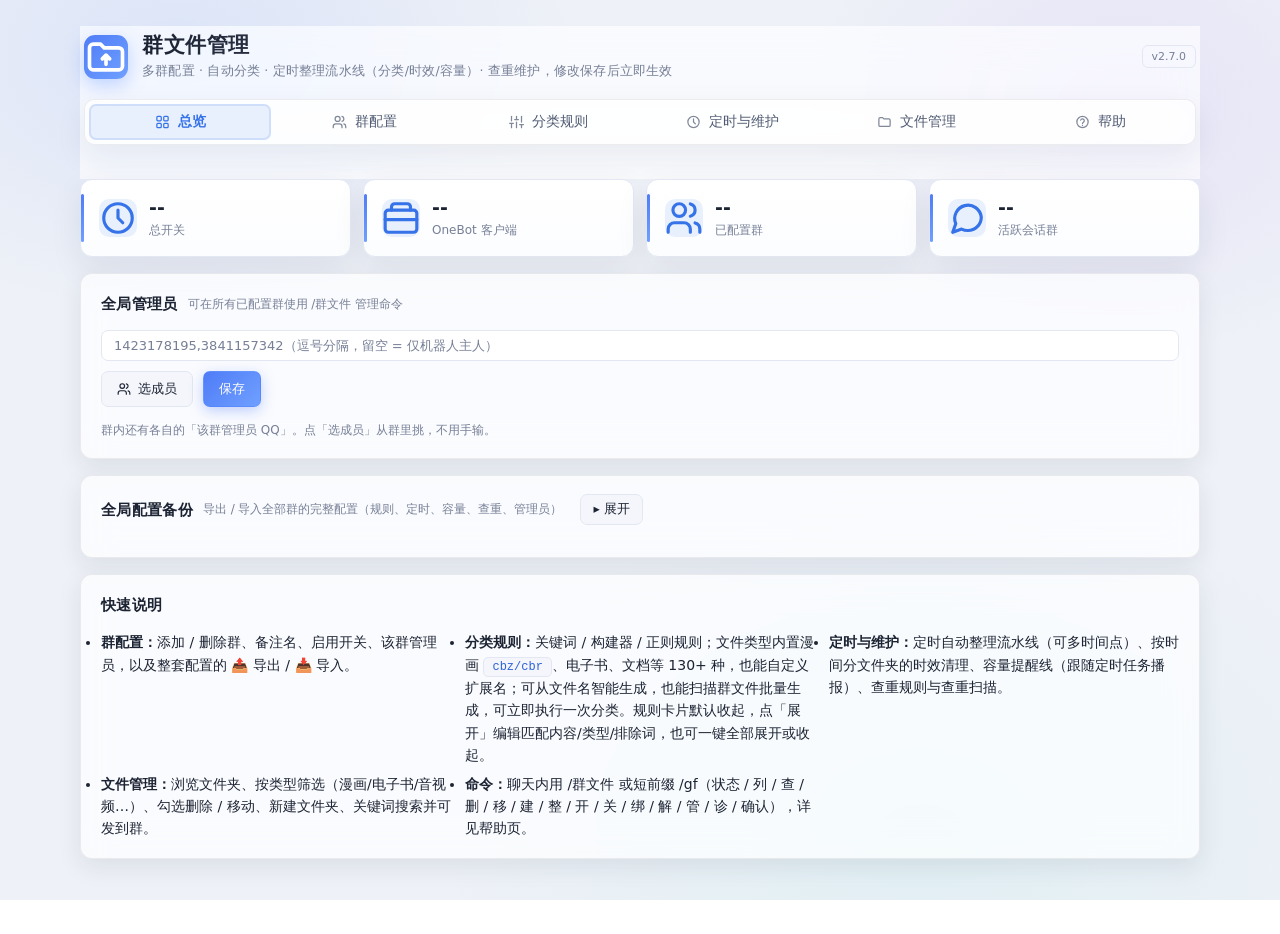
==== pages/console/index.html @ f7f81ab5 "groupfile_console v2.7.0: 发送目录落共享 temp / 清理策略可配 / 规则 kind / 去空头" ====
<!DOCTYPE html>
<html lang="zh-CN">
<head>
  <meta charset="UTF-8">
  <meta name="viewport" content="width=device-width, initial-scale=1.0">
  <title>群文件管理</title>
  <link rel="stylesheet" href="./style.css?v=2.7.0">
</head>
<body>
  <div class="container">
    <header class="header">
      <div class="brand">
        <div class="logo"><svg viewBox="0 0 24 24" fill="none" stroke="currentColor" stroke-width="2" stroke-linecap="round" stroke-linejoin="round"><path d="M3 7a2 2 0 0 1 2-2h4l2 2h8a2 2 0 0 1 2 2v8a2 2 0 0 1-2 2H5a2 2 0 0 1-2-2z"/><path d="M12 11v5m0-5 2 2m-2-2-2 2"/></svg></div>
        <div>
          <h1>群文件管理</h1>
          <p class="subtitle">多群配置 · 自动分类 · 定时整理流水线（分类/时效/容量）· 查重维护，修改保存后立即生效</p>
        </div>
        <div class="brand-meta"><span class="ver-chip">v2.7.0</span></div>
      </div>
      <nav class="tabs">
        <button class="tab-btn active" data-tab="overview" type="button"><svg viewBox="0 0 24 24" fill="none" stroke="currentColor" stroke-width="2" stroke-linecap="round" stroke-linejoin="round"><rect x="3" y="3" width="7" height="7" rx="1.5"/><rect x="14" y="3" width="7" height="7" rx="1.5"/><rect x="3" y="14" width="7" height="7" rx="1.5"/><rect x="14" y="14" width="7" height="7" rx="1.5"/></svg><span>总览</span></button>
        <button class="tab-btn" data-tab="groups" type="button"><svg viewBox="0 0 24 24" fill="none" stroke="currentColor" stroke-width="2" stroke-linecap="round" stroke-linejoin="round"><path d="M16 21v-2a4 4 0 0 0-4-4H6a4 4 0 0 0-4 4v2"/><circle cx="9" cy="7" r="4"/><path d="M22 21v-2a4 4 0 0 0-3-3.87"/><path d="M16 3.13a4 4 0 0 1 0 7.75"/></svg><span>群配置</span></button>
        <button class="tab-btn" data-tab="rules" type="button"><svg viewBox="0 0 24 24" fill="none" stroke="currentColor" stroke-width="2" stroke-linecap="round" stroke-linejoin="round"><line x1="4" y1="21" x2="4" y2="14"/><line x1="4" y1="10" x2="4" y2="3"/><line x1="12" y1="21" x2="12" y2="12"/><line x1="12" y1="8" x2="12" y2="3"/><line x1="20" y1="21" x2="20" y2="16"/><line x1="20" y1="12" x2="20" y2="3"/><line x1="1" y1="14" x2="7" y2="14"/><line x1="9" y1="8" x2="15" y2="8"/><line x1="17" y1="16" x2="23" y2="16"/></svg><span>分类规则</span></button>
        <button class="tab-btn" data-tab="maint" type="button"><svg viewBox="0 0 24 24" fill="none" stroke="currentColor" stroke-width="2" stroke-linecap="round" stroke-linejoin="round"><circle cx="12" cy="12" r="9"/><path d="M12 7v5l3 3"/></svg><span>定时与维护</span></button>
        <button class="tab-btn" data-tab="files" type="button"><svg viewBox="0 0 24 24" fill="none" stroke="currentColor" stroke-width="2" stroke-linecap="round" stroke-linejoin="round"><path d="M3 7a2 2 0 0 1 2-2h4l2 2h8a2 2 0 0 1 2 2v8a2 2 0 0 1-2 2H5a2 2 0 0 1-2-2z"/></svg><span>文件管理</span></button>
        <button class="tab-btn" data-tab="help" type="button"><svg viewBox="0 0 24 24" fill="none" stroke="currentColor" stroke-width="2" stroke-linecap="round" stroke-linejoin="round"><circle cx="12" cy="12" r="9"/><path d="M9.1 9a3 3 0 0 1 5.8 1c0 2-3 2.5-3 4.5"/><line x1="12" y1="17.5" x2="12" y2="17.6"/></svg><span>帮助</span></button>
      </nav>
    </header>

    <!-- Tab 1: 总览 -->
    <section id="tab-overview" class="tab-content active">
      <div class="status-cards">
        <div class="status-card"><div class="stat-ico"><svg viewBox="0 0 24 24" fill="none" stroke="currentColor" stroke-width="2" stroke-linecap="round" stroke-linejoin="round"><circle cx="12" cy="12" r="9"/><path d="M12 7v5l3 3"/></svg></div><div><div class="stat-val" id="val-enabled">--</div><div class="stat-label">总开关</div></div></div>
        <div class="status-card"><div class="stat-ico"><svg viewBox="0 0 24 24" fill="none" stroke="currentColor" stroke-width="2" stroke-linecap="round" stroke-linejoin="round"><rect x="2" y="7" width="20" height="14" rx="2"/><path d="M6 7V5a2 2 0 0 1 2-2h8a2 2 0 0 1 2 2v2"/><path d="M2 13h20"/></svg></div><div><div class="stat-val" id="val-bound">--</div><div class="stat-label">OneBot 客户端</div></div></div>
        <div class="status-card"><div class="stat-ico"><svg viewBox="0 0 24 24" fill="none" stroke="currentColor" stroke-width="2" stroke-linecap="round" stroke-linejoin="round"><path d="M16 21v-2a4 4 0 0 0-4-4H6a4 4 0 0 0-4 4v2"/><circle cx="9" cy="7" r="4"/><path d="M22 21v-2a4 4 0 0 0-3-3.87"/><path d="M16 3.13a4 4 0 0 1 0 7.75"/></svg></div><div><div class="stat-val" id="val-groups">--</div><div class="stat-label">已配置群</div></div></div>
        <div class="status-card"><div class="stat-ico"><svg viewBox="0 0 24 24" fill="none" stroke="currentColor" stroke-width="2" stroke-linecap="round" stroke-linejoin="round"><path d="M21 11.5a8.4 8.4 0 0 1-8.5 8.4 8.6 8.6 0 0 1-3.9-.9L3 21l1.9-5.4a8.4 8.4 0 1 1 16.1-4.1z"/></svg></div><div><div class="stat-val" id="val-umi">--</div><div class="stat-label">活跃会话群</div></div></div>
      </div>

      <div class="section">
        <div class="section-header">
          <h2>全局管理员</h2>
          <span class="hint-text">可在所有已配置群使用 /群文件 管理命令</span>
        </div>
        <div class="toolbar">
          <input id="ov-admins" type="text" placeholder="1423178195,3841157342（逗号分隔，留空 = 仅机器人主人）" />
          <button id="ov-admin-pick" class="btn" type="button"><svg width="14" height="14" viewBox="0 0 24 24" fill="none" stroke="currentColor" stroke-width="2" stroke-linecap="round" stroke-linejoin="round"><path d="M16 21v-2a4 4 0 0 0-4-4H6a4 4 0 0 0-4 4v2"/><circle cx="9" cy="7" r="4"/><path d="M22 21v-2a4 4 0 0 0-3-3.87"/><path d="M16 3.13a4 4 0 0 1 0 7.75"/></svg>选成员</button>
          <button id="ov-admin-save" class="btn btn-primary" type="button">保存</button>
        </div>
        <p class="form-hint">群内还有各自的「该群管理员 QQ」。点「选成员」从群里挑，不用手输。</p>
        <div id="ov-admin-panel" class="sub-panel" style="display:none;"></div>
      </div>

      <div class="section">
        <div class="section-header">
          <h2>全局配置备份</h2>
          <span class="hint-text">导出 / 导入全部群的完整配置（规则、定时、容量、查重、管理员）</span>
          <button id="ov-backup-toggle" class="btn btn-sm" type="button" style="flex:none;margin-left:8px;">▸ 展开</button>
        </div>
        <div id="ov-backup-body" style="display:none;">
        <div class="toolbar">
          <button id="ov-export-gen" class="btn" type="button">生成并显示</button>
          <button id="ov-export-copy" class="btn" type="button">复制 JSON</button>
          <button id="ov-export-dl" class="btn btn-primary" type="button">⬇ 下载备份文件</button>
          <button id="ov-import-toggle" class="btn" type="button">📥 导入（覆盖全部）</button>
        </div>
        <textarea id="ov-export-text" rows="6" readonly placeholder="点「生成并显示」导出全部群配置，可用于整机迁移 / 备份" style="width:100%;font-family:monospace;font-size:12px;margin-top:8px;"></textarea>
          <div class="hint-text" id="ov-export-msg" style="margin-top:4px;color:var(--accent)"></div>
        <div id="ov-import-panel" class="sub-panel" style="display:none;margin-top:10px;">
          <div class="muted" style="margin-bottom:6px;">导入全局备份（按群号覆盖合并：已有群覆盖同名配置、备份里的新群自动创建、当前多余群不受影响）：粘贴备份 JSON，或点「选择文件」：</div>
          <textarea id="ov-import-text" rows="6" placeholder="把全局备份 JSON 完整粘贴到这里" style="width:100%;font-family:monospace;font-size:12px;"></textarea>
          <div class="toolbar" style="margin-top:6px;">
            <button id="ov-import-file-btn" class="btn" type="button">选择文件…</button>
            <button id="ov-import-go" class="btn btn-danger" type="button">确认覆盖导入</button>
            <button id="ov-import-cancel" class="btn" type="button">收起</button>
            <span class="hint-text" id="ov-import-name"></span>
            <span class="hint-text" id="ov-import-msg" style="color:var(--accent)"></span>
          </div>
          <input type="file" id="ov-import-file" accept=".json,application/json" style="display:none;" />
        </div>
          <p class="form-hint">单群的导出 / 导入在「群配置」页每个群卡片上；只导维护四块在「定时与维护」页。</p>
        </div>
      </div>

      <div class="section">
        <div class="section-header">
          <h2>快速说明</h2>
        </div>
        <ul class="quick-help">
          <li><b>群配置：</b>添加 / 删除群、备注名、启用开关、该群管理员，以及整套配置的 📤 导出 / 📥 导入。</li>
          <li><b>分类规则：</b>关键词 / 构建器 / 正则规则；文件类型内置漫画 <code>cbz/cbr</code>、电子书、文档等 130+ 种，也能自定义扩展名；可从文件名智能生成，也能扫描群文件批量生成，可立即执行一次分类。规则卡片默认收起，点「展开」编辑匹配内容/类型/排除词，也可一键全部展开或收起。</li>
          <li><b>定时与维护：</b>定时自动整理流水线（可多时间点）、按时间分文件夹的时效清理、容量提醒线（跟随定时任务播报）、查重规则与查重扫描。</li>
          <li><b>文件管理：</b>浏览文件夹、按类型筛选（漫画/电子书/音视频…）、勾选删除 / 移动、新建文件夹、关键词搜索并可发到群。</li>
          <li><b>命令：</b>聊天内用 /群文件 或短前缀 /gf（状态 / 列 / 查 / 删 / 移 / 建 / 整 / 开 / 关 / 绑 / 解 / 管 / 诊 / 确认），详见帮助页。</li>
        </ul>
      </div>
    </section>

    <!-- Tab 2: 群配置（群基础信息） -->
    <section id="tab-groups" class="tab-content">
      <div class="subnav" id="g-subnav">
        <button class="subchip active" data-pane="scope" type="button">管理范围</button>
        <button class="subchip" data-pane="edit" type="button">群基础设置</button>
      </div>
      <div id="g-pane-scope" class="g-pane">
<div class="section">
        <div class="section-header">
          <h2>管理范围</h2>
          <span class="hint-text">勾选的群使用本插件，不勾选的不用</span>
        </div>
        <div class="toolbar">
          <input type="text" id="g-search" placeholder="搜索群名 / 群号…" style="flex:1 1 180px;" />
          <span class="hint-text g-scope-count">加载中…</span>
        </div>
        <div id="g-scope-list" class="g-scope-list"></div>
        <p class="form-hint">💡 勾选=启用（未配置会自动创建）；取消勾选=本群停用（配置保留，随时勾回来）。下方「高级编辑」可调每个群的规则与定时。</p>
      </div>
      <div class="section">
        <div class="section-header">
          <h2>高级编辑 / 手动添加</h2>
          <span class="hint-text">从 bot 所在群选择，群号自动填好；也可以手动输入</span>
        </div>
        <div class="toolbar">
          <select id="g-pick"><option value="">— 从 bot 所在群选择 —</option></select>
          <input type="text" id="g-gid" placeholder="群号（必填）" />
          <input type="text" id="g-name" placeholder="备注名（可选）" />
          <button class="btn btn-primary" id="g-save" type="button">保存群</button>
          <button class="btn" id="g-reset" type="button">清空表单</button>
        </div>
        <p class="form-hint">💡 已配置的群在下方列表中；群里发命令时群号可省略，默认管你发命令所在的群。</p>
      </div>
          </div>
      <div id="g-pane-edit" class="g-pane" style="display:none;">
        <div class="toolbar" style="margin-bottom:10px;">
          <select id="g-edit-sel" style="flex:1 1 260px;max-width:340px;"></select>
          <span class="hint-text">选一个群，编辑它的基础设置与导入导出</span>
        </div>
        <div id="g-edit-host"></div>
      </div>
    </section>

    <!-- Tab 3: 分类规则 -->
    <section id="tab-rules" class="tab-content">
      <div class="section">
        <div class="toolbar" style="margin-bottom:0;">
          <select id="r-group"></select>
          <button id="r-save" class="btn btn-primary" type="button">保存全部规则</button>
          <span id="r-dirty" class="dirty-badge" style="display:none;">● 未保存</span>
          <span class="hint-text">规则保存后立即生效，无需重启</span>
        </div>
      </div>
      <div id="rules-body">
        <div class="section empty-state">请先在「群配置」添加群，再在这里配置分类规则。</div>
      </div>
    </section>

    <!-- Tab 4: 定时与维护 -->
    <section id="tab-maint" class="tab-content">
      <div class="section">
        <div class="m-chips" id="m-chips"></div>
        <div class="toolbar" style="margin-bottom:0;">
          <button id="m-save" class="btn btn-primary" type="button">保存维护设置</button>
          <button id="m-export" class="btn" type="button" title="导出本群「定时整理 / 容量 / 时效清理 / 查重」四块为 JSON，可复制给其他群导入"><svg width="14" height="14" viewBox="0 0 24 24" fill="none" stroke="currentColor" stroke-width="2" stroke-linecap="round" stroke-linejoin="round"><path d="M12 3v12m0 0 4-4m-4 4-4-4M4 17v2a2 2 0 0 0 2 2h12a2 2 0 0 0 2-2v-2"/></svg>导出维护配置</button>
          <button id="m-import" class="btn" type="button" title="选择此前导出的维护配置 JSON，覆盖本群这四块（不动规则和管理员）"><svg width="14" height="14" viewBox="0 0 24 24" fill="none" stroke="currentColor" stroke-width="2" stroke-linecap="round" stroke-linejoin="round"><path d="M12 15V3m0 0 4 4m-4-4-4 4M4 17v2a2 2 0 0 0 2 2h12a2 2 0 0 0 2-2v-2"/></svg>导入维护配置</button>
          <input type="file" id="m-import-file" accept=".json,application/json" style="display:none;" />
          <span class="hint-text" id="m-hint">每个分区标题右侧都有群徽章，标明正在编辑哪个群</span>
        </div>
        <div id="m-import-panel" class="sub-panel" style="display:none;margin-top:10px;">
          <div class="panel-title">导入维护配置（会覆盖该群「定时 / 容量 / 时效 / 查重」四块，规则和管理员不动）</div>
          <textarea id="m-import-text" rows="4" placeholder="粘贴此前导出的 JSON，例如：{
  \"cleanup\": { \"enabled\": true, \"crones\": [\"0 3 * * *\"] },
  \"limits\": { \"count_limit\": 100 }
}"></textarea>
          <div class="toolbar" style="margin-bottom:0;">
            <button id="m-import-go" class="btn btn-danger" type="button">确认覆盖导入</button>
            <button id="m-import-pick" class="btn" type="button">选择文件…</button>
            <button id="m-import-cancel" class="btn" type="button">收起</button>
            <span class="hint-text" id="m-import-name"></span>
            <span class="hint-text" id="m-import-msg" style="color:var(--accent)"></span>
          </div>
        </div>
      </div>
      <div id="maint-body">
        <div class="section empty-state">请先在「群配置」添加群。</div>
      </div>
    </section>

    <!-- Tab 5: 文件管理 -->
    <section id="tab-files" class="tab-content">
      <div class="section">
        <div class="toolbar">
          <select id="f-group"></select>
          <select id="f-folder"><option value="">根目录</option></select>
          <button id="f-type-btn" class="btn f-type-btn" type="button" title="按文件类型筛选（可多选，会记住上次选择）">类型：全部 ▾</button>
          <button id="f-refresh" class="btn btn-primary" type="button">刷新</button>
          <button id="f-cleanup" class="btn" type="button">触发分类</button>
          <span class="hint-text" id="f-status"></span>
        </div>
        <div class="toolbar type-bar" id="f-type-bar" style="display:none;"></div>
        <div class="toolbar">
          <button id="f-del" class="btn btn-danger" type="button">删除勾选</button>
          <select id="f-move-target"><option value="">移动到…</option></select>
          <button id="f-move" class="btn" type="button">移动勾选</button>
          <label class="inline-check">
            <input type="checkbox" id="f-selectall" /> 全选当前列表
          </label>
        </div>
        <div class="toolbar">
          <input type="text" id="f-newfolder" placeholder="新建文件夹名（自定义）" />
          <button id="f-newfolder-btn" class="btn" type="button">新建文件夹</button>
        </div>
        <div class="toolbar toolbar-divider">
          <input type="text" id="f-search" placeholder="🔍 关键词查文件（扫根目录+所有子文件夹，回车搜索）" />
          <button id="f-search-btn" class="btn btn-primary" type="button">搜索</button>
          <span class="hint-text" id="f-search-status"></span>
        </div>
      </div>
      <div class="section">
        <div id="f-search-res" class="sub-panel" style="display:none;"></div>
        <div id="f-files"><div class="empty-state">选择群后加载文件列表</div></div>
      </div>
    </section>

    <!-- Tab 6: 帮助 -->
    <section id="tab-help" class="tab-content">
      <div class="section">
        <div class="section-header">
          <h2>指令速查（设置类统一走本控制台）</h2>
        </div>
        <pre class="help-pre" id="help-text"></pre>
      </div>
    </section>
  </div>

  <div id="toast" class="toast hidden"></div>
  <script type="module" src="./app.js?v=2.7.0"></script>
</body>
</html>
---- pages/console/style.css ----
/* ============================================================
   群文件管理 · v2.2.0 视觉系统（精细版）
   设计语言：深浅双主题（跟随系统）/ 层次卡片 / 线性图标
   圆角规范：卡片 12px · 控件 7px · 小标签 6px（无药丸形）
   ============================================================ */
:root{
  color-scheme:dark;  /* UA 原生部件（滚轮/弹层）跟随深色，防黑块/灰白错位 */
  --bg:#0e1119; --bg2:#0b0e15;
  --surface:rgba(255,255,255,.032);
  --surface-2:rgba(255,255,255,.055);
  --surface-3:rgba(255,255,255,.085);
  --border:rgba(255,255,255,.085); --border-2:rgba(255,255,255,.16);
  --text:#e9edf6; --text-2:#a6b0c6; --muted:#7e879c;
  --accent:#5b8cff; --accent-2:#82adff; --accent-soft:rgba(91,140,255,.14);
  --ok:#34c98e; --ok-soft:rgba(52,201,142,.14);
  --warn:#f0b23d; --warn-soft:rgba(240,178,61,.14);
  --danger:#f0644d; --danger-soft:rgba(240,100,77,.14);
  --r-card:12px; --r-ctl:7px; --r-chip:6px;
  --solid:#141a26;  /* 输入控件不透明底（贴近玻璃卡面合成色，原生 select 不支持半透明） */
  --sh-card:0 1px 0 rgba(255,255,255,.045) inset, 0 16px 40px rgba(0,0,0,.42);
  --sh-pop:0 24px 64px rgba(0,0,0,.55);
  --sh-focus:0 0 0 2px rgba(91,140,255,.18);
  --grad:linear-gradient(135deg,#4f7cf7 0%,#6fa0ff 100%);
}
[data-theme="light"]{
  color-scheme:light;
  --solid:#ffffff;
  --bg:#eef1f7; --bg2:#f8fafc;
  --surface:#ffffff;
  --surface-2:#f4f6fb;
  --surface-3:#e9edf5;
  --border:#e2e7f1; --border-2:#cbd3e2;
  --text:#1c2333; --text-2:#4f5a72; --muted:#767f96;
  --accent:#3672e8; --accent-2:#5b8cff; --accent-soft:rgba(54,114,232,.1);
  --ok:#149b68; --ok-soft:rgba(20,155,104,.1);
  --warn:#b97e17; --warn-soft:rgba(185,126,23,.12);
  --danger:#d5452f; --danger-soft:rgba(213,69,47,.1);
  --sh-card:0 1px 0 rgba(255,255,255,.7) inset, 0 12px 32px rgba(23,34,64,.08);
  --sh-pop:0 24px 64px rgba(23,34,64,.16);
  --sh-focus:0 0 0 2px rgba(54,114,232,.14);
}

*{box-sizing:border-box;margin:0;padding:0}
svg{display:block;flex:none}
html{-webkit-text-size-adjust:100%}
body{
  background:
    radial-gradient(1100px 480px at 50% -140px, rgba(91,140,255,.1), transparent 65%),
    linear-gradient(180deg,var(--bg) 0%, var(--bg2) 100%);
  background-attachment:fixed;
  color:var(--text);
  font-family:"PingFang SC","Microsoft YaHei UI","Segoe UI",system-ui,sans-serif;
  font-size:14px;line-height:1.6;min-height:100vh;
  transition:background .25s,color .25s;
}
button{font-family:inherit}
input,select,textarea{font-family:inherit;color:var(--text)}
::placeholder{color:var(--muted)}
.muted{color:var(--muted);font-size:12.5px}
.hint,.hint-text,.form-hint{color:var(--muted);font-size:12px}
a{color:var(--accent)}

/* ============ 品牌头 + 胶囊导航 ============ */
.container{max-width:1160px;margin:0 auto;padding:26px 20px 60px}
.header{padding:6px 4px 14px}
.brand{display:flex;align-items:center;gap:14px}
.logo{
  width:44px;height:44px;border-radius:11px;background:var(--grad);
  display:grid;place-items:center;color:#fff;flex:none;
  box-shadow:0 6px 18px rgba(91,140,255,.35);
}
h1{
  font-size:21px;font-weight:700;letter-spacing:.5px;line-height:1.25;
  background:linear-gradient(90deg,var(--text),var(--text-2));
  -webkit-background-clip:text;background-clip:text;-webkit-text-fill-color:transparent;
}
.subtitle{color:var(--muted);font-size:12.5px;margin-top:3px;letter-spacing:.2px}
.brand-meta{margin-left:auto;display:flex;align-items:center;gap:8px}
.ver-chip{
  font-size:11px;color:var(--muted);border:1px solid var(--border);
  padding:2px 9px;border-radius:var(--r-chip);font-variant-numeric:tabular-nums;
}
.tabs{
  display:flex;gap:2px;padding:4px;border-radius:10px;background:var(--surface);
  border:1px solid var(--border);margin:18px 0 20px;position:sticky;top:10px;z-index:50;
  backdrop-filter:blur(14px);-webkit-backdrop-filter:blur(14px);
  box-shadow:var(--sh-card);
}
.tab-btn{
  flex:1;padding:9px 10px;border:none;background:transparent;color:var(--text-2);
  border-radius:var(--r-ctl);cursor:pointer;font-size:13.5px;font-weight:500;
  display:flex;align-items:center;justify-content:center;gap:8px;transition:all .16s;
  white-space:nowrap;
}
.tab-btn svg{opacity:.72;width:15px;height:15px;transform:translateY(-.5px)}
.tab-btn:hover{color:var(--text);background:var(--surface-2)}
.tab-btn.active{
  background:var(--accent-soft);color:var(--accent);font-weight:600;
  box-shadow:var(--sh-focus) inset;
}
.tab-btn.active svg{opacity:1}

/* ============ 页签内容切换 ============ */
.tab-content{display:none}
.tab-content.active{display:block;animation:fadeUp .2s ease}
@keyframes fadeUp{from{opacity:0;transform:translateY(4px)}to{opacity:1;transform:none}}

/* ============ 卡片（= 原 section）============ */
.section,.card{
  background:linear-gradient(180deg,var(--surface-2),var(--surface));
  border:1px solid var(--border);border-radius:var(--r-card);
  box-shadow:var(--sh-card);padding:18px 20px;margin-bottom:16px;
}
[data-theme="light"] .section,[data-theme="light"] .card{
  background:linear-gradient(180deg,#ffffff,#fcfdff);
}
.section-header{display:flex;align-items:center;gap:10px;margin-bottom:14px}
.section-header h2,.card-head h2{
  font-size:15px;font-weight:600;color:var(--text);letter-spacing:.3px;
  display:flex;align-align:center;gap:8px;
}
.section-header .spacer{flex:1}
.sec-ico{
  width:28px;height:28px;border-radius:8px;display:grid;place-items:center;flex:none;
  background:var(--accent-soft);color:var(--accent);
}
.h2-gbadge{margin-left:auto}

/* ============ 统计卡（总览）============ */
.status-cards{display:grid;grid-template-columns:repeat(auto-fit,minmax(210px,1fr));gap:12px;margin-bottom:16px}
.status-card{
  position:relative;overflow:hidden;display:flex;align-items:center;gap:12px;
  background:linear-gradient(180deg,var(--surface-2),var(--surface));
  border:1px solid var(--border);border-radius:var(--r-card);
  box-shadow:var(--sh-card);padding:16px 18px;transition:all .18s;
}
[data-theme="light"] .status-card{background:linear-gradient(180deg,#fff,#fcfdff)}
.status-card::before{
  content:"";position:absolute;left:0;top:14px;bottom:14px;width:3px;border-radius:3px;
  background:var(--grad);
}
.status-card.ok::before{background:linear-gradient(180deg,#34c98e,#2aa777)}
.status-card.warn::before{background:linear-gradient(180deg,#f0b23d,#d9992a)}
.status-card.off::before{background:linear-gradient(180deg,#7e879c,#66708a)}
.stat-ico{
  width:38px;height:38px;border-radius:10px;display:grid;place-items:center;flex:none;
  background:var(--accent-soft);color:var(--accent);
}
.status-card.ok .stat-ico{background:var(--ok-soft);color:var(--ok)}
.status-card.warn .stat-ico{background:var(--warn-soft);color:var(--warn)}
.status-card.off .stat-ico{background:var(--surface-3);color:var(--muted)}
.stat-val{font-size:19px;font-weight:700;font-variant-numeric:tabular-nums;line-height:1.2}
.stat-label{font-size:12px;color:var(--muted);margin-top:2px}

/* ============ 按钮 ============ */
.btn{
  display:inline-flex;align-items:center;gap:7px;padding:7px 14px;border-radius:var(--r-ctl);
  border:1px solid var(--border);background:var(--surface-2);color:var(--text);
  font-size:13px;font-weight:500;cursor:pointer;transition:all .15s;
}
.btn:hover{background:var(--surface-3);border-color:var(--border-2);transform:translateY(-1px)}
.btn:active{transform:translateY(0)}
.btn:disabled{opacity:.45;cursor:not-allowed;transform:none}
.btn-primary{
  background:var(--grad);border:1px solid rgba(91,140,255,.4);color:#fff;
  box-shadow:0 4px 14px rgba(79,124,247,.35);
}
.btn-primary:hover{background:var(--grad);filter:brightness(1.08);border-color:var(--accent-2)}
.btn-danger{color:var(--danger);border-color:rgba(240,100,77,.35)}
.btn-danger:hover{background:var(--danger-soft);border-color:rgba(240,100,77,.55)}
.btn-sm{padding:5px 11px;font-size:12.5px}
.btn svg{width:14px;height:14px}
.btn-primary svg{width:14px;height:14px}

/* ============ 输入控件 ============ */
.field,.toolbar input[type="text"],.toolbar input:not([type]),.toolbar select,
.sub-panel input[type="text"],.sub-panel select,
input[type="text"],select,textarea,
input:not([type="checkbox"]):not([type="radio"]):not([type="file"]):not([type="button"]):not([type="submit"]):not([type="reset"]){
  background:var(--solid);border:1px solid var(--border);border-radius:var(--r-ctl);
  padding:7px 12px;font-size:13px;color:var(--text);outline:none;transition:all .15s;width:100%;
}
.toolbar input,.toolbar select,.toolbar textarea{width:auto}
select option{background:var(--solid);color:var(--text)}
input:focus,select:focus,textarea:focus{
  outline:none;border-color:var(--accent);box-shadow:var(--sh-focus) inset;
}
button:focus{outline:none}
a:focus-visible{outline:none}
select{
  appearance:none;-webkit-appearance:none;padding-right:28px;cursor:pointer;
  color-scheme:dark light;
  background-image:url("data:image/svg+xml;utf8,<svg xmlns='http://www.w3.org/2000/svg' width='12' height='12' viewBox='0 0 24 24' fill='none' stroke='%237e879c' stroke-width='2.4' stroke-linecap='round' stroke-linejoin='round'><path d='m6 9 6 6 6-6'/></svg>");
  background-repeat:no-repeat;background-position:right 10px center;
}
textarea{resize:vertical;line-height:1.5}
input[type="checkbox"]{
  width:16px;height:16px;flex:none;accent-color:var(--accent);cursor:pointer;
}
input[type="number"]{font-variant-numeric:tabular-nums}
input[type="number"]::-webkit-inner-spin-button,
input[type="number"]::-webkit-outer-spin-button{opacity:.55}

/* ============ 开关式复选行 ============ */

/* 群基础信息：外部大框统一收拢（启用/管理员/保存），内部无线化留白 */
.g-basic{display:flex;flex-direction:column;gap:11px;padding:13px 15px}
.g-basic-title{font-size:12px;font-weight:600}
.g-basic .enable-check{margin:0;padding:5px 9px}
.g-basic .field{gap:0}
.g-basic .g-admins{padding:6px 10px;font-size:12px}
.g-basic .g-save-bar{margin:0}
.g-basic .g-save-bar .hint-text{font-size:11px;opacity:.8}
.g-basic .g-admin-panel{margin:0}

/* 启用开关行：次级轻量（默认素净，勾选后淡绿提示状态） */
.enable-check{
  display:flex;align-items:center;gap:8px;flex-wrap:wrap;padding:6px 10px;margin:10px 0 14px;
  border:1px solid transparent;border-radius:var(--r-ctl);
  background:transparent;font-size:12px;color:var(--text-2);cursor:pointer;
  transition:all .15s;
}
.enable-check .ec-main{flex:none;font-weight:600;font-size:12px}
.enable-check .ec-sub{flex:1 1 260px;min-width:0;font-size:11px;color:var(--text-2);opacity:.75}
.enable-check:hover{border-color:var(--border)}
.enable-check:has(input:checked){border-color:rgba(52,201,142,.25);background:var(--ok-soft)}
.enable-check:has(input:checked) .ec-main{color:var(--ok)}

/* ============ 工具栏 ============ */
.toolbar{display:flex;flex-wrap:wrap;gap:8px;align-items:center;margin-bottom:14px}
.toolbar .hint,.toolbar .hint-text{flex:none}
.toolbar .spacer{flex:1}
.field{margin-bottom:0}
.form-grid{display:grid;grid-template-columns:repeat(auto-fit,minmax(170px,1fr));gap:10px 14px;margin:12px 0}
.form-grid .field{display:flex;flex-direction:column;gap:5px}
label.field > span,.field-label{font-size:12px;color:var(--text-2);font-weight:500}

/* ============ 子面板（浮层卡）============ */
.sub-panel{
  border:1px solid var(--border);border-radius:var(--r-ctl);
  background:var(--bg2);padding:14px;margin:10px 0;
  box-shadow:0 4px 16px rgba(0,0,0,.18);
}
[data-theme="light"] .sub-panel{background:#f4f6fb;box-shadow:none}

/* ============ 徽章 / 标签 ============ */
.badge{
  display:inline-flex;align-items:center;gap:5px;
  font-size:11.5px;padding:3px 10px;border-radius:var(--r-chip);font-weight:500;
  border:1px solid var(--border);color:var(--text-2);background:var(--surface-2);
}
.badge.ok{color:var(--ok);background:var(--ok-soft);border-color:rgba(52,201,142,.3)}
.badge.warn{color:var(--warn);background:var(--warn-soft);border-color:rgba(240,178,61,.35)}
.badge.err,.badge.bad{color:var(--danger);background:var(--danger-soft);border-color:rgba(240,100,77,.35)}
.g-badge{
  font-size:11px;padding:2px 10px;margin-left:8px;border-radius:var(--r-chip);
  border:1px solid rgba(91,140,255,.3);background:var(--accent-soft);color:var(--accent);
  font-variant-numeric:tabular-nums;white-space:nowrap;
}
.g-scope-count{margin-left:auto}

/* ============ 管理员 chips ============ */
.admin-chips{display:flex;flex-wrap:wrap;gap:7px;margin:10px 0}
.a-chip{
  display:inline-flex;align-items:center;gap:7px;padding:4px 10px 4px 5px;
  border-radius:var(--r-chip);background:var(--surface-2);border:1px solid var(--border);
  font-size:12.5px;
}
.a-chip img,.a-chip .a-ava{width:24px;height:24px;border-radius:50%;background:var(--surface-3);object-fit:cover}
.a-chip .x{cursor:pointer;color:var(--muted);display:grid;place-items:center;width:18px;height:18px;border-radius:5px;transition:all .12s}
.a-chip .x:hover{color:var(--danger);background:var(--danger-soft)}

/* ============ 管理范围（总览）============ */
.scope-search{display:flex;gap:8px;margin-bottom:12px}
.scope-search input{flex:1}
.g-scope-row{
  display:flex;align-items:center;gap:10px;padding:10px 12px;margin-bottom:7px;
  border:1px solid var(--border);border-radius:var(--r-ctl);background:var(--surface);
  cursor:pointer;transition:all .15s;
}
.g-scope-row:hover{border-color:var(--border-2);background:var(--surface-2);transform:translateX(2px)}
.g-scope-row.on{border-color:rgba(91,140,255,.35);background:var(--accent-soft)}
.g-ava,.s-ava{
  width:32px;height:32px;border-radius:9px;flex:none;display:grid;place-items:center;
  background:var(--grad);color:#fff;font-weight:600;font-size:14px;
}
.g-scope-row .g-name{font-weight:600;font-size:13.5px;white-space:nowrap;overflow:hidden;text-overflow:ellipsis}
.g-scope-row .hint{font-size:12px;overflow:hidden;text-overflow:ellipsis;white-space:nowrap}

/* ============ 群配置卡片 ============ */
.group-card{padding:0;overflow:visible}
.group-head{
  display:flex;align-items:center;gap:12px;padding:15px 20px;flex-wrap:wrap;
  border-bottom:1px solid var(--border);
  background:linear-gradient(180deg,var(--surface-2),transparent);
  font-size:15px;
}
.group-head .g-gid{
  font-family:ui-monospace,"SF Mono",Consolas,monospace;font-size:12.5px;
  background:var(--accent-soft);color:var(--accent);border:1px solid rgba(91,140,255,.3);
  padding:3px 10px;border-radius:var(--r-chip);font-weight:500;
  font-variant-numeric:tabular-nums;
}
.group-head .g-name{
  flex:1;min-width:140px;width:auto;padding:6px 12px;font-size:13.5px;font-weight:600;
  background:transparent;border-color:transparent;
}
.group-head .g-name:hover{border-color:var(--border);background:var(--surface)}
.group-head .g-name:focus{border-color:var(--accent);background:var(--surface);box-shadow:var(--sh-focus) inset}
.group-head-actions{display:flex;gap:6px;flex:none;flex-wrap:wrap}
.group-body{padding:18px 20px 20px}

/* ============ 成员选择器 ============ */
.picker-toolbar{display:flex;gap:8px;flex-wrap:wrap;align-items:center;margin-bottom:10px}
.picker-toolbar select,.picker-toolbar input{width:auto;flex:1 1 200px}
.picker-toolbar select{flex:0 1 240px}
.member-grid{
  display:grid;grid-template-columns:repeat(auto-fill,minmax(104px,1fr));
  gap:8px;max-height:330px;overflow-y:auto;padding:2px;
}
.member-item{
  display:flex;flex-direction:column;align-items:center;gap:5px;padding:12px 6px 10px;
  border:1.5px solid var(--border);border-radius:var(--r-ctl);background:var(--surface);
  cursor:pointer;transition:all .14s;text-align:center;
}
.member-item:hover{border-color:var(--accent);transform:translateY(-2px)}
.member-item.selected{border-color:var(--accent);background:var(--accent-soft);box-shadow:var(--sh-focus) inset}
.member-item .member-avatar{
  width:44px;height:44px;border-radius:50%;background:var(--surface-3);object-fit:cover;
}
.member-item.selected .member-avatar{box-shadow:0 0 0 2.5px var(--accent)}
.member-item .member-name{
  max-width:100%;font-size:12px;font-weight:500;color:var(--text);
  overflow:hidden;text-overflow:ellipsis;white-space:nowrap;
}
.member-item .member-uid{font-size:10.5px;color:var(--muted);font-family:ui-monospace,monospace}
.picker-actions{display:flex;align-items:center;gap:10px;margin-top:12px}
.picker-count{font-size:12.5px;color:var(--text-2);font-weight:500}

/* ============ 维护页群 chips ============ */
.m-chips,.subnav{display:flex;flex-wrap:wrap;gap:8px;margin-bottom:14px}
/* 扫描/测试/执行操作按钮：等宽网格，避免挤在一行 */
.ops-grid{display:grid;grid-template-columns:repeat(auto-fit,minmax(185px,1fr));gap:10px;margin-bottom:6px}
.ops-grid .btn{justify-content:center;text-align:center}
.subnav{margin:2px 0 14px}
.m-chip,.subchip{
  display:inline-flex;align-items:center;gap:6px;padding:4px 11px;
  border-radius:var(--r-chip);border:1px solid var(--border);background:var(--surface);
  color:var(--text-2);cursor:pointer;font-size:12px;font-weight:500;line-height:1.35;
  transition:all .15s;white-space:nowrap;
}
.m-chip .dot{width:6px;height:6px;border-radius:50%;background:var(--ok);flex:none}
.m-chip.off .dot{background:var(--muted)}
.m-chip:hover,.subchip:hover{color:var(--text);border-color:var(--border-2);background:var(--surface-2)}
.m-chip.active,.subchip.active{
  color:var(--accent);border-color:rgba(91,140,255,.45);background:var(--accent-soft);
  box-shadow:var(--sh-focus) inset;font-weight:600;
}
.m-chip .chip-name{max-width:120px;overflow:hidden;text-overflow:ellipsis}
.m-chip span:last-child{opacity:.75;font-size:11px;font-variant-numeric:tabular-nums}

/* ============ cron 时间胶囊 ============ */
.cron-wrap,.cron-list{display:flex;flex-wrap:wrap;gap:7px}
.cron-row{
  display:inline-flex;align-items:center;gap:8px;padding:4px 6px 4px 11px;
  border:1px solid var(--border);border-radius:var(--r-chip);
  background:var(--surface-2);font-family:ui-monospace,monospace;font-size:12px;
  color:var(--text-2);
}
.cron-row .x{width:18px;height:18px;border-radius:5px;display:grid;place-items:center;cursor:pointer;color:var(--muted);transition:all .12s}
.cron-row .x:hover{color:var(--danger);background:var(--danger-soft)}

/* ============ 文件列表 ============ */
/* 文件页工具栏：文本输入自适应宽度，避免被全局 width:100% 顶到下一行 */
#tab-files .toolbar input[type="text"]{width:auto;flex:1 1 240px;min-width:160px}
#tab-files .toolbar .btn{flex:none}
.f-type-btn{flex:none}
.f-type-btn.has-filter{border-color:var(--accent);color:var(--accent);background:var(--accent-soft)}
.type-bar{gap:6px !important;margin-top:-4px;margin-bottom:12px}
.type-chip{
  appearance:none;-webkit-appearance:none;
  padding:3px 10px;border:1px solid var(--border);border-radius:6px;
  background:var(--surface);color:var(--text-2);font-size:12px;cursor:pointer;
  transition:all .12s;
}
.type-chip:hover{border-color:var(--accent);color:var(--accent)}
.type-chip.active{background:var(--accent-soft);border-color:var(--accent);color:var(--accent);font-weight:600}
.type-chip:focus-visible{outline:none;box-shadow:var(--sh-focus)}
#f-files{display:flex;flex-direction:column;gap:7px}
.file-item{
  display:flex;align-items:center;gap:12px;padding:10px 14px;
  border:1px solid var(--border);border-radius:var(--r-ctl);background:var(--surface);
  transition:all .13s;
}
.file-item:hover{border-color:var(--border-2);background:var(--surface-2);transform:translateX(2px)}
.file-item .f-ico{
  width:32px;height:32px;border-radius:8px;flex:none;display:grid;place-items:center;
  font-size:9.5px;font-weight:700;letter-spacing:.3px;
  background:var(--surface-3);color:var(--text-2);
}
/* 文件类型图标色（v2.4.0：按类型组着色，新增漫画/电子书/代码等） */
.file-item .f-ico.cat-comic{background:rgba(236,72,153,.16);color:#f472b6}
.file-item .f-ico.cat-ebook{background:rgba(245,158,11,.15);color:#eaa42a}
.file-item .f-ico.cat-doc{background:var(--danger-soft);color:var(--danger)}
.file-item .f-ico.cat-sheet{background:var(--ok-soft);color:var(--ok)}
.file-item .f-ico.cat-slide{background:rgba(249,115,22,.15);color:#f97316}
.file-item .f-ico.cat-archive{background:var(--warn-soft);color:var(--warn)}
.file-item .f-ico.cat-media{background:rgba(149,97,226,.14);color:#9d6be9}
.file-item .f-ico.cat-image{background:rgba(38,184,222,.13);color:#38b8de}
.file-item .f-ico.cat-code{background:rgba(91,140,255,.14);color:#6b8dff}
.file-item .f-ico.cat-install{background:rgba(126,135,156,.16);color:var(--text-2)}
.file-item .f-ico.cat-design{background:rgba(20,184,166,.14);color:#14b8a6}
.file-item .f-ico.cat-font{background:rgba(168,85,247,.14);color:#a855f7}
.file-item .f-ico.cat-other{background:var(--surface-3);color:var(--text-2)}
.file-item .fname{flex:1;font-size:13px;font-weight:500;overflow:hidden;text-overflow:ellipsis;white-space:nowrap}
.file-item .fmeta{
  font-size:12px;color:var(--muted);white-space:nowrap;
  font-variant-numeric:tabular-nums;
}
.file-item input[type="checkbox"]{margin:0}

/* ============ 规则 / DSL 编辑器 ============ */
.dsl-box{
  border:1px solid var(--border);border-radius:var(--r-ctl);
  background:var(--bg2);padding:12px;font-family:ui-monospace,"SF Mono",Consolas,monospace;
  font-size:12.5px;line-height:1.7;
}
.dsl-row{display:flex;flex-wrap:wrap;gap:10px;align-items:center;margin-bottom:10px;padding:10px 12px;border:1px solid var(--border);border-radius:var(--r-ctl);background:var(--surface)}
.dsl-row .dsl-idx{font-size:11.5px;color:var(--muted);font-variant-numeric:tabular-nums;min-width:14px}
.dsl-row .btn-sm{flex:none}
.dsl-seg{
  display:inline-block;padding:1px 7px;margin:2px 2px;border-radius:5px;
  background:var(--surface-3);border:1px solid var(--border);cursor:pointer;transition:all .12s;
}
.dsl-seg:hover{border-color:var(--accent)}
.dsl-seg.on{background:var(--accent-soft);color:var(--accent);border-color:rgba(91,140,255,.4)}
.dsl-insert{
  display:inline-block;width:26px;height:20px;text-align:center;line-height:20px;margin:2px;
  border-radius:5px;background:var(--accent-soft);color:var(--accent);cursor:pointer;user-select:none;
}
.dsl-insert:hover{filter:brightness(1.2)}

/* ============ 表格（规则页等）============ */
table{width:100%;border-collapse:separate;border-spacing:0}
th{
  text-align:left;font-size:11.5px;font-weight:600;color:var(--muted);
  padding:8px 10px;border-bottom:1px solid var(--border);letter-spacing:.3px;
}
td{padding:10px;border-bottom:1px solid var(--border);font-size:13px;vertical-align:middle}
tbody tr{transition:background .12s}
tbody tr:hover{background:var(--surface-2)}

/* ============ inline-check 行 ============ */
.inline-check{display:inline-flex;align-items:center;gap:6px;font-size:12.5px;color:var(--text-2);cursor:pointer;white-space:nowrap}
.inline-check input{margin:0}

/* ============ 帮助页 ============ */
.help-pre{
  background:var(--bg2);border:1px solid var(--border);border-radius:var(--r-card);
  padding:18px 20px;font-family:ui-monospace,"SF Mono",Consolas,monospace;
  font-size:12.5px;line-height:1.85;color:var(--text-2);overflow-x:auto;
  white-space:pre-wrap;
}
.help-pre b{color:var(--accent);font-weight:600}

/* ============ 空状态 ============ */
.empty-state{
  padding:34px 16px;text-align:center;color:var(--muted);font-size:13px;
  border:1.5px dashed var(--border-2);border-radius:var(--r-ctl);background:var(--surface);
}

/* ============ Toast ============ */
.toast{
  position:fixed;left:50%;bottom:28px;transform:translateX(-50%) translateY(8px);
  background:var(--surface-2);color:var(--text);border:1px solid var(--border-2);
  padding:11px 20px;border-radius:10px;font-size:13px;font-weight:500;
  box-shadow:var(--sh-pop);z-index:999;opacity:0;pointer-events:none;
  transition:all .25s;max-width:80vw;backdrop-filter:blur(14px);-webkit-backdrop-filter:blur(14px);
}
[data-theme="light"] .toast{background:#fff}
.toast.show{opacity:1;transform:translateX(-50%) translateY(0)}
.toast.error{border-color:rgba(240,100,77,.5);color:var(--danger)}
.toast.hidden{display:none}

/* ============ 主题过渡 ============ */
body,.section,.status-card,.m-chip,.file-item,.g-scope-row,.sub-panel,.member-item{transition:background .25s,color .25s,border-color .25s}

/* ============ 响应式 ============ */
@media (max-width:860px){
  .tab-btn span{display:none}
  .tab-btn{padding:9px 6px}
  .group-head{padding:12px 14px}
  .group-body{padding:12px 14px}
  .section{padding:14px 16px}
  .file-item .fmeta{display:none}
}

/* ============ v2.2.0 组件补充 ============ */
.form-grid .field > label{font-size:12px;color:var(--text-2);font-weight:500}
.stat-val.ok{color:var(--ok)}
.stat-val.err{color:var(--danger)}
.stat-val.num{color:var(--accent)}
.card-value.ok{color:var(--ok)}
.card-value.err{color:var(--danger)}
.card-value.num{color:var(--accent)}
.g-head-ava{
  width:34px;height:34px;border-radius:8px;flex:none;
  display:grid;place-items:center;font-size:15px;font-weight:700;color:#fff;
  background:var(--grad);box-shadow:0 4px 12px rgba(79,124,247,.35);
}
.quick-help{
  display:grid;grid-template-columns:repeat(auto-fill,minmax(300px,1fr));
  gap:6px 14px;margin-top:10px;
}
.quick-help .qh-item{display:flex;align-items:center;gap:8px}
.quick-help code{
  font-family:ui-monospace,"SF Mono",Consolas,monospace;font-size:12px;
  background:var(--surface-2);border:1px solid var(--border);
  padding:2px 8px;border-radius:5px;color:var(--accent-2);white-space:nowrap;
}
[data-theme="light"] .quick-help code{color:#2c62d9}
.quick-help .qh-item span{font-size:12.5px;color:var(--text-2)}

/* ============ v2.2.2 修复与打磨 ============ */
/* 原生下拉弹层：跟随主题色（深色=深底浅字，浅色=白底深字） */
select option{color:var(--text);background:var(--solid)}

/* 扫描结果行卡片化 */
.scan-tools{margin-bottom:8px}
.scan-folder{
  border:1px solid var(--border);border-radius:10px;
  background:var(--surface);padding:0 10px 7px;margin:8px 0;
}
.scan-folder>summary{
  list-style:none;cursor:pointer;padding:9px 2px;
  display:flex;align-items:center;gap:8px;font-size:13px;font-weight:600;
}
.scan-folder>summary::-webkit-details-marker{display:none}
.scan-folder>summary::before{
  content:"▸";color:var(--muted);font-size:11px;flex:none;transition:transform .12s;
}
.scan-folder[open]>summary::before{content:"▾"}
.scan-folder>summary:hover{color:var(--accent)}
.scan-folder-body{padding-top:2px}
.scan-file-card{
  border:1px solid var(--border);border-radius:var(--r-card);
  background:linear-gradient(180deg,var(--surface-2),var(--surface));
  padding:14px 16px;margin-bottom:10px;
}
.scan-file-card .sf-head{display:flex;align-items:center;gap:10px;flex-wrap:wrap;margin-bottom:10px}
.scan-file-card .sf-body{display:flex;align-items:center;gap:10px;flex-wrap:wrap}

/* 规则行卡片化：块间呼吸感（修复拥挤） */
.rules-row{
  border:1px solid var(--border);border-radius:var(--r-card);
  background:linear-gradient(180deg,var(--surface-2),var(--surface));
  padding:14px 16px;margin-bottom:10px;
}
.rules-row .row{display:flex;align-items:center;flex-wrap:wrap}

/* 复制规则到其他群面板 */
.g-copy-panel{padding:12px 14px}
.copy-groups{display:flex;flex-wrap:wrap;gap:7px 16px;max-height:170px;overflow:auto;padding:6px 0}
.copy-group{display:inline-flex;align-items:center;gap:6px;font-size:12.5px;color:var(--text-2);cursor:pointer}
.copy-mode{display:flex;gap:16px;flex-wrap:wrap;margin:8px 0}
.copy-result{color:var(--accent);font-size:12px;flex:1 1 240px;white-space:normal}

/* 规则折叠（v2.4.1）：默认只显示头部 + 一行摘要，展开后才显示编辑区 */
.dirty-badge{
  flex:none;display:inline-flex;align-items:center;gap:4px;
  padding:2px 8px;border-radius:5px;font-size:11.5px;font-weight:500;
  color:var(--warn);background:var(--warn-soft);border:1px solid rgba(240,178,61,.35);
}
.rules-row.folded{padding:10px 14px}
.r-sum{
  margin-top:7px;color:var(--muted);font-size:12px;line-height:1.6;
  white-space:nowrap;overflow:hidden;text-overflow:ellipsis;
}
.r-fold{flex:none}

/* 扩展名选择区（v2.4.1：分组标签 + 单面板，不再把 130 个选项全平铺） */
.r-ext-top{display:flex;align-items:center;gap:8px;flex-wrap:wrap;margin-bottom:9px}
.r-ext-filter{flex:1 1 200px;min-width:120px}
.r-ext-count{flex:none}
.r-ext-picked{display:flex;align-items:center;gap:6px;flex-wrap:wrap;margin-bottom:9px}
.r-ext-picked-list{display:flex;flex-wrap:wrap;gap:6px}
.r-ext-picked-chip{
  appearance:none;-webkit-appearance:none;
  padding:1px 7px;border:1px solid var(--accent);border-radius:5px;
  background:var(--accent-soft);color:var(--accent);cursor:pointer;
  font:500 11.5px ui-monospace,"SF Mono",Consolas,monospace;line-height:1.7;
  transition:all .12s;
}
.r-ext-picked-chip:hover{border-color:var(--danger);background:var(--danger-soft);color:var(--danger)}
.r-ext-tabs{display:flex;flex-wrap:wrap;gap:6px;margin-bottom:8px}
.r-ext-tab{
  appearance:none;-webkit-appearance:none;
  display:inline-flex;align-items:center;gap:6px;padding:4px 9px;
  font-size:12px;font-weight:500;line-height:1.4;
  color:var(--text-2);background:var(--surface);border:1px solid var(--border);
  border-radius:6px;cursor:pointer;transition:all .12s;
}
.r-ext-tab:hover{border-color:var(--accent);color:var(--accent)}
.r-ext-tab:focus-visible{outline:none;box-shadow:var(--sh-focus)}
.r-ext-tab.active{background:var(--accent-soft);border-color:var(--accent);color:var(--accent);font-weight:600}
.r-ext-tab-cnt{
  min-width:16px;height:16px;padding:0 4px;border-radius:8px;
  background:var(--accent);color:#fff;font-size:10px;line-height:16px;
  text-align:center;font-variant-numeric:tabular-nums;
}
.r-ext-tab-cnt:empty{display:none}
.r-ext-panel{
  border:1px solid var(--border);border-radius:8px;background:var(--surface);
  padding:9px 11px;
}
.r-ext-panel-head{display:flex;align-items:center;gap:7px;flex-wrap:wrap;margin-bottom:8px}
.r-ext-panel-title{font-size:12.5px;font-weight:600}
.r-ext-panel-count{font-size:11.5px}
.r-ext-panel-spacer{flex:1 1 10px}
.r-ext-panel .r-ext-chips{display:flex;flex-wrap:wrap;gap:6px 12px;min-height:18px;align-items:center}
.r-ext-panel .btn-sm{padding:2px 8px;font-size:11.5px}
.r-ext-chips label{display:inline-flex;align-items:center;gap:5px;font-size:12px;color:var(--text-2);cursor:pointer;font-family:ui-monospace,"SF Mono",Consolas,monospace}
.r-ext-chips input{margin:0}
.r-ext-custom{
  display:flex;align-items:center;gap:8px;flex-wrap:wrap;
  margin-top:10px;padding-top:10px;border-top:1px dashed var(--border);
}
.r-ext-custom input{flex:1 1 220px;min-width:140px}
.r-ext-tip{font-size:11.5px;margin-top:6px;line-height:1.6}
.ext-chip-custom{color:var(--accent-2) !important}
.r-ext-toggle{font-size:12.5px}

/* cron 时间行：分组内控件对齐（修复错位） */
.g-cron-row .cron-grp{display:inline-flex;align-items:center;gap:5px;flex-wrap:nowrap}
.g-cron-row .unit{
  font-size:12px;color:var(--text-2);font-weight:500;line-height:1;
  display:inline-flex;align-items:center;white-space:nowrap;
}
.g-cron-row select{height:32px}

/* 导入面板 */
.panel-title{font-size:12.5px;color:var(--text-2);font-weight:500;margin-bottom:8px}
.sub-panel textarea{
  width:100%;resize:vertical;min-height:84px;
  font-family:ui-monospace,"SF Mono",Consolas,monospace;font-size:12.5px;line-height:1.6;
}

/* 工具栏与按钮呼吸感（文件页等拥挤） */
.toolbar{gap:10px}
.btn{padding:8px 15px}
.btn-sm{padding:6px 12px}

/* ============ v2.2.4 毛玻璃主题层 + 自绘复选框 ============ */
/* 1) 背景光晕：蓝 / 紫 / 青三色（去掉暖色，浓度收敛） */
body::before{
  content:"";position:fixed;inset:0;z-index:-1;pointer-events:none;
  background:
    radial-gradient(640px 420px at 14% 6%,  rgba(91,140,255,.17), transparent 62%),
    radial-gradient(520px 400px at 88% 12%, rgba(139,92,246,.13),  transparent 62%),
    radial-gradient(760px 540px at 72% 92%, rgba(45,212,191,.10),  transparent 64%),
    var(--bg);
}
[data-theme="light"] body::before{
  background:
    radial-gradient(640px 420px at 14% 6%,  rgba(91,140,255,.13), transparent 62%),
    radial-gradient(520px 400px at 88% 12%, rgba(139,92,246,.09),  transparent 62%),
    radial-gradient(760px 540px at 72% 92%, rgba(45,212,191,.07),  transparent 64%),
    var(--bg);
}

/* 2) 卡面玻璃：比预览版略实一档（深 64% / 浅 72%），文字对比更稳 */
.section,.sub-panel,.rules-row,.scan-file-card,.help-pre,.file-card{
  background:rgba(22,27,40,.64) !important;
  backdrop-filter:blur(16px) saturate(1.45);
  -webkit-backdrop-filter:blur(16px) saturate(1.45);
  border:1px solid rgba(255,255,255,.09) !important;
  box-shadow:0 8px 28px rgba(0,0,0,.22);
}
[data-theme="light"] .section,[data-theme="light"] .sub-panel,
[data-theme="light"] .rules-row,[data-theme="light"] .scan-file-card,
[data-theme="light"] .help-pre,[data-theme="light"] .file-card{
  background:rgba(255,255,255,.72) !important;
  border:1px solid rgba(28,35,51,.08) !important;
  box-shadow:0 8px 24px rgba(31,41,72,.09);
}

/* 3) 品牌条 + 胶囊导航玻璃化 */
.header,.tabs{
  background:rgba(22,27,40,.58) !important;
  backdrop-filter:blur(18px) saturate(1.45);
  -webkit-backdrop-filter:blur(18px) saturate(1.45);
  border-color:rgba(255,255,255,.10) !important;
}
[data-theme="light"] .header,[data-theme="light"] .tabs{
  background:rgba(255,255,255,.66) !important;
  border-color:rgba(28,35,51,.08) !important;
}

/* 4) toast 玻璃化 */
.toast{
  background:rgba(22,27,40,.80) !important;
  border:1px solid rgba(255,255,255,.12);
  backdrop-filter:blur(14px) saturate(1.4);-webkit-backdrop-filter:blur(14px) saturate(1.4);
}
[data-theme="light"] .toast{background:rgba(255,255,255,.84) !important}

/* 5) 自绘复选框：统一 16px、圆角、主题色（修复原生白底黑边格格不入） */
input[type="checkbox"]{
  appearance:none;-webkit-appearance:none;
  width:16px;height:16px;min-width:16px;
  border:1.5px solid rgba(126,135,156,.55);
  border-radius:5px;background:var(--solid);
  cursor:pointer;margin:0;position:relative;flex:none;
  transition:background .13s,border-color .13s,box-shadow .13s;
  vertical-align:-3px;
}
[data-theme="light"] input[type="checkbox"]{border-color:rgba(126,135,156,.7)}
input[type="checkbox"]:hover{border-color:var(--accent)}
input[type="checkbox"]:focus-visible{outline:none;box-shadow:0 0 0 1.5px rgba(91,140,255,.3) inset}
input[type="checkbox"]:checked{
  background:var(--accent);border-color:var(--accent);
}
input[type="checkbox"]:checked::after{
  content:"";position:absolute;left:4.8px;top:1.8px;
  width:4px;height:8px;
  border:solid #ffffff;border-width:0 2px 2px 0;
  border-radius:1px;transform:rotate(40deg);
}
input[type="checkbox"]:disabled{opacity:.45;cursor:not-allowed}
/* 行内小号场景（表格/文件行）微缩 */
.file-item input[type="checkbox"],td input[type="checkbox"]{width:15px;height:15px;min-width:15px}
.file-item input[type="checkbox"]:checked::after,td input[type="checkbox"]:checked::after{left:4.5px;top:1.4px;width:3.8px;height:7.6px}
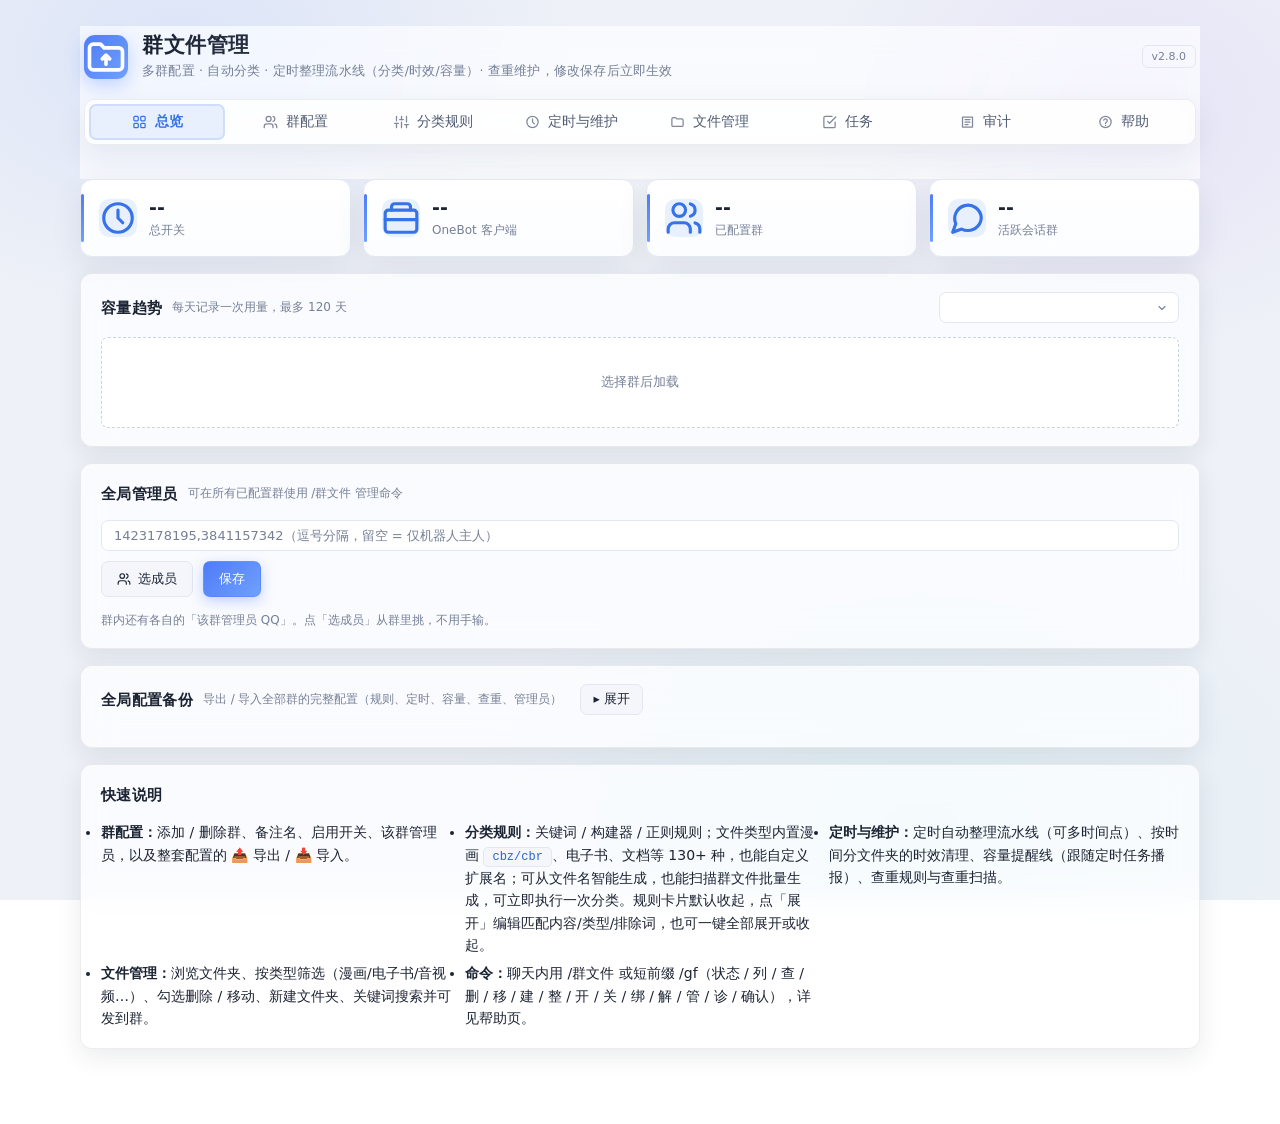
==== commit 51f58c00: "fix: 源码目录扁平化（去掉重复 core/pages 层）" ====
--- a/pages/console/index.html
+++ b/pages/console/index.html
@@ -4,7 +4,7 @@
   <meta charset="UTF-8">
   <meta name="viewport" content="width=device-width, initial-scale=1.0">
   <title>群文件管理</title>
-  <link rel="stylesheet" href="./style.css?v=2.7.0">
+  <link rel="stylesheet" href="./style.css?v=2.8.0">
 </head>
 <body>
   <div class="container">
@@ -15,7 +15,7 @@
           <h1>群文件管理</h1>
           <p class="subtitle">多群配置 · 自动分类 · 定时整理流水线（分类/时效/容量）· 查重维护，修改保存后立即生效</p>
         </div>
-        <div class="brand-meta"><span class="ver-chip">v2.7.0</span></div>
+        <div class="brand-meta"><span class="ver-chip">v2.8.0</span></div>
       </div>
       <nav class="tabs">
         <button class="tab-btn active" data-tab="overview" type="button"><svg viewBox="0 0 24 24" fill="none" stroke="currentColor" stroke-width="2" stroke-linecap="round" stroke-linejoin="round"><rect x="3" y="3" width="7" height="7" rx="1.5"/><rect x="14" y="3" width="7" height="7" rx="1.5"/><rect x="3" y="14" width="7" height="7" rx="1.5"/><rect x="14" y="14" width="7" height="7" rx="1.5"/></svg><span>总览</span></button>
@@ -23,6 +23,8 @@
         <button class="tab-btn" data-tab="rules" type="button"><svg viewBox="0 0 24 24" fill="none" stroke="currentColor" stroke-width="2" stroke-linecap="round" stroke-linejoin="round"><line x1="4" y1="21" x2="4" y2="14"/><line x1="4" y1="10" x2="4" y2="3"/><line x1="12" y1="21" x2="12" y2="12"/><line x1="12" y1="8" x2="12" y2="3"/><line x1="20" y1="21" x2="20" y2="16"/><line x1="20" y1="12" x2="20" y2="3"/><line x1="1" y1="14" x2="7" y2="14"/><line x1="9" y1="8" x2="15" y2="8"/><line x1="17" y1="16" x2="23" y2="16"/></svg><span>分类规则</span></button>
         <button class="tab-btn" data-tab="maint" type="button"><svg viewBox="0 0 24 24" fill="none" stroke="currentColor" stroke-width="2" stroke-linecap="round" stroke-linejoin="round"><circle cx="12" cy="12" r="9"/><path d="M12 7v5l3 3"/></svg><span>定时与维护</span></button>
         <button class="tab-btn" data-tab="files" type="button"><svg viewBox="0 0 24 24" fill="none" stroke="currentColor" stroke-width="2" stroke-linecap="round" stroke-linejoin="round"><path d="M3 7a2 2 0 0 1 2-2h4l2 2h8a2 2 0 0 1 2 2v8a2 2 0 0 1-2 2H5a2 2 0 0 1-2-2z"/></svg><span>文件管理</span></button>
+        <button class="tab-btn" data-tab="tasks" type="button"><svg viewBox="0 0 24 24" fill="none" stroke="currentColor" stroke-width="2" stroke-linecap="round" stroke-linejoin="round"><path d="M9 11l3 3L22 4"/><path d="M21 12v7a2 2 0 0 1-2 2H5a2 2 0 0 1-2-2V5a2 2 0 0 1 2-2h11"/></svg><span>任务</span></button>
+        <button class="tab-btn" data-tab="audit" type="button"><svg viewBox="0 0 24 24" fill="none" stroke="currentColor" stroke-width="2" stroke-linecap="round" stroke-linejoin="round"><path d="M4 4h16v16H4z"/><path d="M8 8h8M8 12h8M8 16h5"/></svg><span>审计</span></button>
         <button class="tab-btn" data-tab="help" type="button"><svg viewBox="0 0 24 24" fill="none" stroke="currentColor" stroke-width="2" stroke-linecap="round" stroke-linejoin="round"><circle cx="12" cy="12" r="9"/><path d="M9.1 9a3 3 0 0 1 5.8 1c0 2-3 2.5-3 4.5"/><line x1="12" y1="17.5" x2="12" y2="17.6"/></svg><span>帮助</span></button>
       </nav>
     </header>
@@ -34,6 +36,15 @@
         <div class="status-card"><div class="stat-ico"><svg viewBox="0 0 24 24" fill="none" stroke="currentColor" stroke-width="2" stroke-linecap="round" stroke-linejoin="round"><rect x="2" y="7" width="20" height="14" rx="2"/><path d="M6 7V5a2 2 0 0 1 2-2h8a2 2 0 0 1 2 2v2"/><path d="M2 13h20"/></svg></div><div><div class="stat-val" id="val-bound">--</div><div class="stat-label">OneBot 客户端</div></div></div>
         <div class="status-card"><div class="stat-ico"><svg viewBox="0 0 24 24" fill="none" stroke="currentColor" stroke-width="2" stroke-linecap="round" stroke-linejoin="round"><path d="M16 21v-2a4 4 0 0 0-4-4H6a4 4 0 0 0-4 4v2"/><circle cx="9" cy="7" r="4"/><path d="M22 21v-2a4 4 0 0 0-3-3.87"/><path d="M16 3.13a4 4 0 0 1 0 7.75"/></svg></div><div><div class="stat-val" id="val-groups">--</div><div class="stat-label">已配置群</div></div></div>
         <div class="status-card"><div class="stat-ico"><svg viewBox="0 0 24 24" fill="none" stroke="currentColor" stroke-width="2" stroke-linecap="round" stroke-linejoin="round"><path d="M21 11.5a8.4 8.4 0 0 1-8.5 8.4 8.6 8.6 0 0 1-3.9-.9L3 21l1.9-5.4a8.4 8.4 0 1 1 16.1-4.1z"/></svg></div><div><div class="stat-val" id="val-umi">--</div><div class="stat-label">活跃会话群</div></div></div>
+      </div>
+
+      <div class="section">
+        <div class="section-header">
+          <h2>容量趋势</h2>
+          <span class="hint-text">每天记录一次用量，最多 120 天</span>
+          <select id="tr-group" style="margin-left:auto;max-width:240px;"></select>
+        </div>
+        <div id="tr-body"><div class="empty-state">选择群后加载</div></div>
       </div>
 
       <div class="section">
@@ -192,6 +203,9 @@
           <select id="f-folder"><option value="">根目录</option></select>
           <button id="f-type-btn" class="btn f-type-btn" type="button" title="按文件类型筛选（可多选，会记住上次选择）">类型：全部 ▾</button>
           <button id="f-refresh" class="btn btn-primary" type="button">刷新</button>
+          <button id="f-prev" class="btn" type="button">上一页</button>
+          <span class="hint-text" id="f-page"></span>
+          <button id="f-next" class="btn" type="button">下一页</button>
           <button id="f-cleanup" class="btn" type="button">触发分类</button>
           <span class="hint-text" id="f-status"></span>
         </div>
@@ -220,7 +234,53 @@
       </div>
     </section>
 
-    <!-- Tab 6: 帮助 -->
+    <!-- Tab 7: 任务 -->
+    <section id="tab-tasks" class="tab-content">
+      <div class="section">
+        <div class="section-header">
+          <h2>后台任务</h2>
+          <span class="hint-text">整理 / 查重 / 扫描 / 发文件；可查看进度与取消</span>
+        </div>
+        <div class="toolbar">
+          <button id="t-refresh" class="btn btn-primary" type="button">刷新</button>
+          <span class="hint-text" id="t-stats"></span>
+        </div>
+        <div id="t-list"><div class="empty-state">暂无任务</div></div>
+      </div>
+    </section>
+
+    <!-- Tab 8: 审计 -->
+    <section id="tab-audit" class="tab-content">
+      <div class="section">
+        <div class="section-header">
+          <h2>审计日志</h2>
+          <span class="hint-text">删除 / 移动 / 整理 / 配置变更都会留痕</span>
+        </div>
+        <div class="toolbar">
+          <select id="a-group"><option value="">全部群</option></select>
+          <input id="a-action" type="text" placeholder="动作筛选（如 删除）" />
+          <button id="a-refresh" class="btn btn-primary" type="button">刷新</button>
+          <span class="hint-text" id="a-stats"></span>
+        </div>
+        <div id="a-list"><div class="empty-state">暂无审计记录</div></div>
+      </div>
+      <div class="section">
+        <div class="section-header"><h2>回收站</h2><span class="hint-text">TTL「移入回收」的文件可一键还原</span></div>
+        <div class="toolbar"><button id="r-refresh" class="btn" type="button">刷新回收站</button><button id="r-prune" class="btn" type="button">清理过期索引</button><span class="hint-text" id="r-stats"></span></div>
+        <div id="r-list"><div class="empty-state">回收站为空</div></div>
+      </div>
+      <div class="section">
+        <div class="section-header"><h2>运维设置</h2><span class="hint-text">审计保留 / 回收站索引保留</span></div>
+        <div class="form-grid">
+          <div class="field"><label>审计日志保留（天）</label><input id="o-audit-days" type="number" min="1" max="365" value="30" /></div>
+          <div class="field"><label>回收站索引保留（天）</label><input id="o-recycle-days" type="number" min="1" max="365" value="30" /></div>
+        </div>
+        <label class="inline-check"><input id="o-audit-en" type="checkbox" checked /> 启用审计日志</label>
+        <div class="toolbar"><button id="o-save" class="btn btn-primary" type="button">保存运维设置</button><span class="hint-text" id="o-msg"></span></div>
+      </div>
+    </section>
+
+    <!-- Tab 9: 帮助 -->
     <section id="tab-help" class="tab-content">
       <div class="section">
         <div class="section-header">
@@ -232,6 +292,6 @@
   </div>
 
   <div id="toast" class="toast hidden"></div>
-  <script type="module" src="./app.js?v=2.7.0"></script>
+  <script type="module" src="./app.js?v=2.8.0"></script>
 </body>
 </html>
--- a/pages/console/style.css
+++ b/pages/console/style.css
@@ -730,3 +730,20 @@
 /* 行内小号场景（表格/文件行）微缩 */
 .file-item input[type="checkbox"],td input[type="checkbox"]{width:15px;height:15px;min-width:15px}
 .file-item input[type="checkbox"]:checked::after,td input[type="checkbox"]:checked::after{left:4.5px;top:1.4px;width:3.8px;height:7.6px}
+
+/* v2.8.0 响应式与审计页工具栏 */
+#a-group,#a-action{flex:1 1 160px;min-width:140px}
+#tr-group{flex:0 1 240px}
+@media (max-width: 900px){
+  .container{padding:10px}
+  .tabs{flex-wrap:wrap;gap:4px}
+  .status-cards{grid-template-columns:repeat(2,minmax(0,1fr))}
+  .form-grid{grid-template-columns:1fr}
+  .toolbar{flex-wrap:wrap}
+  .toolbar input,.toolbar select{flex:1 1 140px}
+  .brand{padding:10px 12px}
+  .brand h1{font-size:17px}
+  .tab-btn{padding:7px 9px}
+  .rules-row .row{gap:6px}
+  .help-pre{font-size:12px}
+}
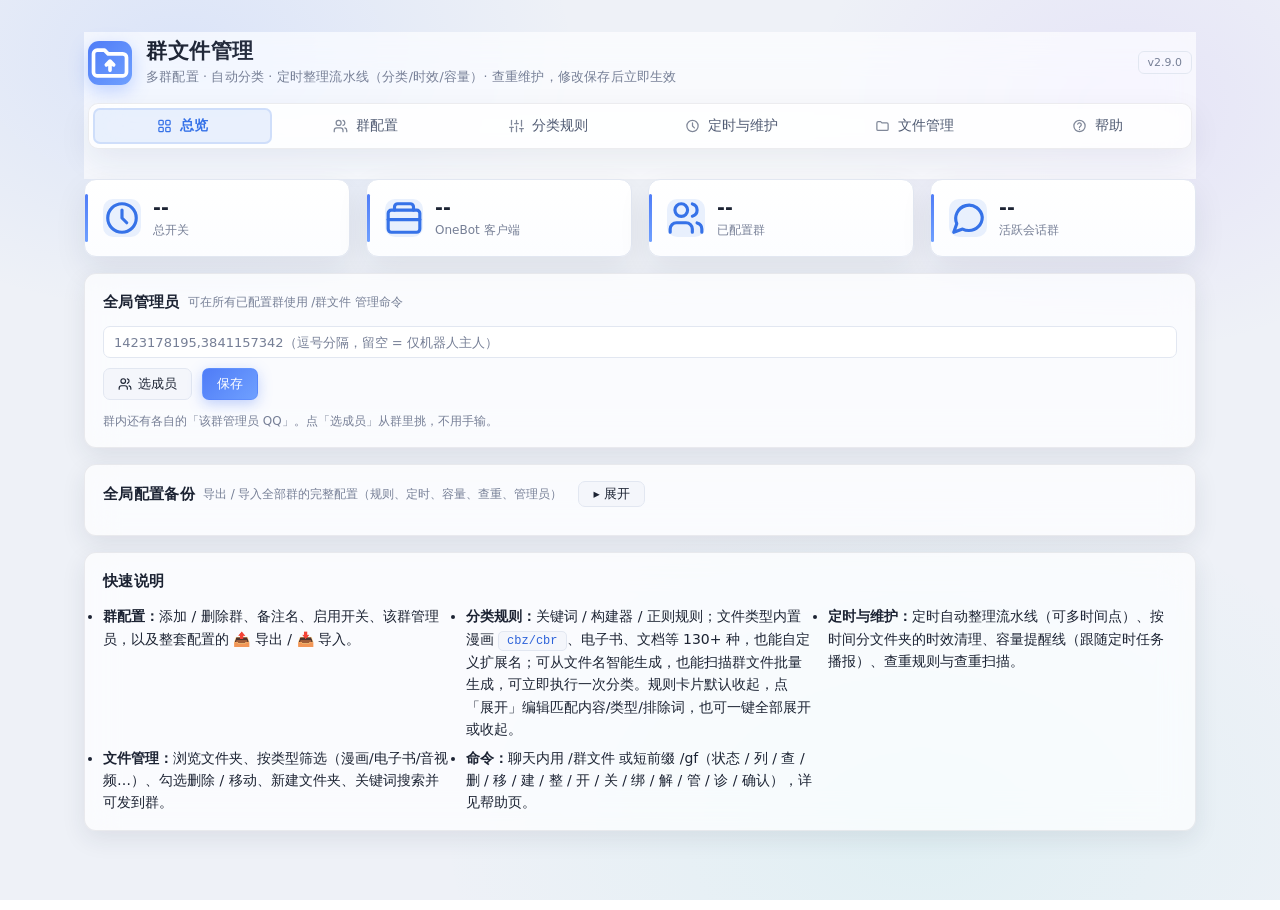
==== commit e21f00ec: "groupfile_console v2.9.0: 删回收站/任务/趋势/权限/优先级/审计页，8px 间距重排" ====
--- a/pages/console/index.html
+++ b/pages/console/index.html
@@ -1,10 +1,10 @@
-<!DOCTYPE html>
+﻿<!DOCTYPE html>
 <html lang="zh-CN">
 <head>
   <meta charset="UTF-8">
   <meta name="viewport" content="width=device-width, initial-scale=1.0">
   <title>群文件管理</title>
-  <link rel="stylesheet" href="./style.css?v=2.8.0">
+  <link rel="stylesheet" href="./style.css?v=2.9.0">
 </head>
 <body>
   <div class="container">
@@ -15,17 +15,14 @@
           <h1>群文件管理</h1>
           <p class="subtitle">多群配置 · 自动分类 · 定时整理流水线（分类/时效/容量）· 查重维护，修改保存后立即生效</p>
         </div>
-        <div class="brand-meta"><span class="ver-chip">v2.8.0</span></div>
+        <div class="brand-meta"><span class="ver-chip">v2.9.0</span></div>
       </div>
       <nav class="tabs">
         <button class="tab-btn active" data-tab="overview" type="button"><svg viewBox="0 0 24 24" fill="none" stroke="currentColor" stroke-width="2" stroke-linecap="round" stroke-linejoin="round"><rect x="3" y="3" width="7" height="7" rx="1.5"/><rect x="14" y="3" width="7" height="7" rx="1.5"/><rect x="3" y="14" width="7" height="7" rx="1.5"/><rect x="14" y="14" width="7" height="7" rx="1.5"/></svg><span>总览</span></button>
         <button class="tab-btn" data-tab="groups" type="button"><svg viewBox="0 0 24 24" fill="none" stroke="currentColor" stroke-width="2" stroke-linecap="round" stroke-linejoin="round"><path d="M16 21v-2a4 4 0 0 0-4-4H6a4 4 0 0 0-4 4v2"/><circle cx="9" cy="7" r="4"/><path d="M22 21v-2a4 4 0 0 0-3-3.87"/><path d="M16 3.13a4 4 0 0 1 0 7.75"/></svg><span>群配置</span></button>
         <button class="tab-btn" data-tab="rules" type="button"><svg viewBox="0 0 24 24" fill="none" stroke="currentColor" stroke-width="2" stroke-linecap="round" stroke-linejoin="round"><line x1="4" y1="21" x2="4" y2="14"/><line x1="4" y1="10" x2="4" y2="3"/><line x1="12" y1="21" x2="12" y2="12"/><line x1="12" y1="8" x2="12" y2="3"/><line x1="20" y1="21" x2="20" y2="16"/><line x1="20" y1="12" x2="20" y2="3"/><line x1="1" y1="14" x2="7" y2="14"/><line x1="9" y1="8" x2="15" y2="8"/><line x1="17" y1="16" x2="23" y2="16"/></svg><span>分类规则</span></button>
         <button class="tab-btn" data-tab="maint" type="button"><svg viewBox="0 0 24 24" fill="none" stroke="currentColor" stroke-width="2" stroke-linecap="round" stroke-linejoin="round"><circle cx="12" cy="12" r="9"/><path d="M12 7v5l3 3"/></svg><span>定时与维护</span></button>
-        <button class="tab-btn" data-tab="files" type="button"><svg viewBox="0 0 24 24" fill="none" stroke="currentColor" stroke-width="2" stroke-linecap="round" stroke-linejoin="round"><path d="M3 7a2 2 0 0 1 2-2h4l2 2h8a2 2 0 0 1 2 2v8a2 2 0 0 1-2 2H5a2 2 0 0 1-2-2z"/></svg><span>文件管理</span></button>
-        <button class="tab-btn" data-tab="tasks" type="button"><svg viewBox="0 0 24 24" fill="none" stroke="currentColor" stroke-width="2" stroke-linecap="round" stroke-linejoin="round"><path d="M9 11l3 3L22 4"/><path d="M21 12v7a2 2 0 0 1-2 2H5a2 2 0 0 1-2-2V5a2 2 0 0 1 2-2h11"/></svg><span>任务</span></button>
-        <button class="tab-btn" data-tab="audit" type="button"><svg viewBox="0 0 24 24" fill="none" stroke="currentColor" stroke-width="2" stroke-linecap="round" stroke-linejoin="round"><path d="M4 4h16v16H4z"/><path d="M8 8h8M8 12h8M8 16h5"/></svg><span>审计</span></button>
-        <button class="tab-btn" data-tab="help" type="button"><svg viewBox="0 0 24 24" fill="none" stroke="currentColor" stroke-width="2" stroke-linecap="round" stroke-linejoin="round"><circle cx="12" cy="12" r="9"/><path d="M9.1 9a3 3 0 0 1 5.8 1c0 2-3 2.5-3 4.5"/><line x1="12" y1="17.5" x2="12" y2="17.6"/></svg><span>帮助</span></button>
+        <button class="tab-btn" data-tab="files" type="button"><svg viewBox="0 0 24 24" fill="none" stroke="currentColor" stroke-width="2" stroke-linecap="round" stroke-linejoin="round"><path d="M3 7a2 2 0 0 1 2-2h4l2 2h8a2 2 0 0 1 2 2v8a2 2 0 0 1-2 2H5a2 2 0 0 1-2-2z"/></svg><span>文件管理</span></button>        <button class="tab-btn" data-tab="help" type="button"><svg viewBox="0 0 24 24" fill="none" stroke="currentColor" stroke-width="2" stroke-linecap="round" stroke-linejoin="round"><circle cx="12" cy="12" r="9"/><path d="M9.1 9a3 3 0 0 1 5.8 1c0 2-3 2.5-3 4.5"/><line x1="12" y1="17.5" x2="12" y2="17.6"/></svg><span>帮助</span></button>
       </nav>
     </header>
 
@@ -36,15 +33,6 @@
         <div class="status-card"><div class="stat-ico"><svg viewBox="0 0 24 24" fill="none" stroke="currentColor" stroke-width="2" stroke-linecap="round" stroke-linejoin="round"><rect x="2" y="7" width="20" height="14" rx="2"/><path d="M6 7V5a2 2 0 0 1 2-2h8a2 2 0 0 1 2 2v2"/><path d="M2 13h20"/></svg></div><div><div class="stat-val" id="val-bound">--</div><div class="stat-label">OneBot 客户端</div></div></div>
         <div class="status-card"><div class="stat-ico"><svg viewBox="0 0 24 24" fill="none" stroke="currentColor" stroke-width="2" stroke-linecap="round" stroke-linejoin="round"><path d="M16 21v-2a4 4 0 0 0-4-4H6a4 4 0 0 0-4 4v2"/><circle cx="9" cy="7" r="4"/><path d="M22 21v-2a4 4 0 0 0-3-3.87"/><path d="M16 3.13a4 4 0 0 1 0 7.75"/></svg></div><div><div class="stat-val" id="val-groups">--</div><div class="stat-label">已配置群</div></div></div>
         <div class="status-card"><div class="stat-ico"><svg viewBox="0 0 24 24" fill="none" stroke="currentColor" stroke-width="2" stroke-linecap="round" stroke-linejoin="round"><path d="M21 11.5a8.4 8.4 0 0 1-8.5 8.4 8.6 8.6 0 0 1-3.9-.9L3 21l1.9-5.4a8.4 8.4 0 1 1 16.1-4.1z"/></svg></div><div><div class="stat-val" id="val-umi">--</div><div class="stat-label">活跃会话群</div></div></div>
-      </div>
-
-      <div class="section">
-        <div class="section-header">
-          <h2>容量趋势</h2>
-          <span class="hint-text">每天记录一次用量，最多 120 天</span>
-          <select id="tr-group" style="margin-left:auto;max-width:240px;"></select>
-        </div>
-        <div id="tr-body"><div class="empty-state">选择群后加载</div></div>
       </div>
 
       <div class="section">
@@ -234,52 +222,6 @@
       </div>
     </section>
 
-    <!-- Tab 7: 任务 -->
-    <section id="tab-tasks" class="tab-content">
-      <div class="section">
-        <div class="section-header">
-          <h2>后台任务</h2>
-          <span class="hint-text">整理 / 查重 / 扫描 / 发文件；可查看进度与取消</span>
-        </div>
-        <div class="toolbar">
-          <button id="t-refresh" class="btn btn-primary" type="button">刷新</button>
-          <span class="hint-text" id="t-stats"></span>
-        </div>
-        <div id="t-list"><div class="empty-state">暂无任务</div></div>
-      </div>
-    </section>
-
-    <!-- Tab 8: 审计 -->
-    <section id="tab-audit" class="tab-content">
-      <div class="section">
-        <div class="section-header">
-          <h2>审计日志</h2>
-          <span class="hint-text">删除 / 移动 / 整理 / 配置变更都会留痕</span>
-        </div>
-        <div class="toolbar">
-          <select id="a-group"><option value="">全部群</option></select>
-          <input id="a-action" type="text" placeholder="动作筛选（如 删除）" />
-          <button id="a-refresh" class="btn btn-primary" type="button">刷新</button>
-          <span class="hint-text" id="a-stats"></span>
-        </div>
-        <div id="a-list"><div class="empty-state">暂无审计记录</div></div>
-      </div>
-      <div class="section">
-        <div class="section-header"><h2>回收站</h2><span class="hint-text">TTL「移入回收」的文件可一键还原</span></div>
-        <div class="toolbar"><button id="r-refresh" class="btn" type="button">刷新回收站</button><button id="r-prune" class="btn" type="button">清理过期索引</button><span class="hint-text" id="r-stats"></span></div>
-        <div id="r-list"><div class="empty-state">回收站为空</div></div>
-      </div>
-      <div class="section">
-        <div class="section-header"><h2>运维设置</h2><span class="hint-text">审计保留 / 回收站索引保留</span></div>
-        <div class="form-grid">
-          <div class="field"><label>审计日志保留（天）</label><input id="o-audit-days" type="number" min="1" max="365" value="30" /></div>
-          <div class="field"><label>回收站索引保留（天）</label><input id="o-recycle-days" type="number" min="1" max="365" value="30" /></div>
-        </div>
-        <label class="inline-check"><input id="o-audit-en" type="checkbox" checked /> 启用审计日志</label>
-        <div class="toolbar"><button id="o-save" class="btn btn-primary" type="button">保存运维设置</button><span class="hint-text" id="o-msg"></span></div>
-      </div>
-    </section>
-
     <!-- Tab 9: 帮助 -->
     <section id="tab-help" class="tab-content">
       <div class="section">
@@ -292,6 +234,6 @@
   </div>
 
   <div id="toast" class="toast hidden"></div>
-  <script type="module" src="./app.js?v=2.8.0"></script>
+  <script type="module" src="./app.js?v=2.9.0"></script>
 </body>
 </html>
--- a/pages/console/style.css
+++ b/pages/console/style.css
@@ -1,4 +1,4 @@
-/* ============================================================
+﻿/* ============================================================
    群文件管理 · v2.2.0 视觉系统（精细版）
    设计语言：深浅双主题（跟随系统）/ 层次卡片 / 线性图标
    圆角规范：卡片 12px · 控件 7px · 小标签 6px（无药丸形）
@@ -21,6 +21,14 @@
   --sh-pop:0 24px 64px rgba(0,0,0,.55);
   --sh-focus:0 0 0 2px rgba(91,140,255,.18);
   --grad:linear-gradient(135deg,#4f7cf7 0%,#6fa0ff 100%);
+  /* v2.9.0 间距体系：全部按 8 的倍数，布局只用这几个变量 */
+  --sp-1:4px; --sp-2:8px; --sp-3:12px; --sp-4:16px; --sp-5:24px; --sp-6:32px;
+  --pad-page:24px;      /* 页面左右留白 */
+  --pad-card:16px;      /* 卡片内边距 */
+  --gap-card:16px;      /* 卡片之间 */
+  --gap-ctl:8px;        /* 控件之间 */
+  --h-ctl:32px;         /* 输入/按钮统一高度 */
+  --h-ctl-sm:26px;
 }
 [data-theme="light"]{
   color-scheme:light;
@@ -61,7 +69,7 @@
 a{color:var(--accent)}
 
 /* ============ 品牌头 + 胶囊导航 ============ */
-.container{max-width:1160px;margin:0 auto;padding:26px 20px 60px}
+.container{max-width:1160px;margin:0 auto;padding:var(--sp-6) var(--pad-page) 64px}
 .header{padding:6px 4px 14px}
 .brand{display:flex;align-items:center;gap:14px}
 .logo{
@@ -81,8 +89,8 @@
   padding:2px 9px;border-radius:var(--r-chip);font-variant-numeric:tabular-nums;
 }
 .tabs{
-  display:flex;gap:2px;padding:4px;border-radius:10px;background:var(--surface);
-  border:1px solid var(--border);margin:18px 0 20px;position:sticky;top:10px;z-index:50;
+  display:flex;gap:var(--sp-1);padding:var(--sp-1);border-radius:10px;background:var(--surface);
+  border:1px solid var(--border);margin:var(--sp-4) 0 var(--sp-4);position:sticky;top:var(--sp-2);z-index:50;
   backdrop-filter:blur(14px);-webkit-backdrop-filter:blur(14px);
   box-shadow:var(--sh-card);
 }
@@ -109,15 +117,15 @@
 .section,.card{
   background:linear-gradient(180deg,var(--surface-2),var(--surface));
   border:1px solid var(--border);border-radius:var(--r-card);
-  box-shadow:var(--sh-card);padding:18px 20px;margin-bottom:16px;
+  box-shadow:var(--sh-card);padding:var(--pad-card) 18px;margin-bottom:var(--gap-card);
 }
 [data-theme="light"] .section,[data-theme="light"] .card{
   background:linear-gradient(180deg,#ffffff,#fcfdff);
 }
-.section-header{display:flex;align-items:center;gap:10px;margin-bottom:14px}
+.section-header{display:flex;align-items:center;gap:var(--sp-2);margin-bottom:var(--sp-3)}
 .section-header h2,.card-head h2{
   font-size:15px;font-weight:600;color:var(--text);letter-spacing:.3px;
-  display:flex;align-align:center;gap:8px;
+  display:flex;align-items:center;gap:var(--sp-2);
 }
 .section-header .spacer{flex:1}
 .sec-ico{
@@ -127,9 +135,9 @@
 .h2-gbadge{margin-left:auto}
 
 /* ============ 统计卡（总览）============ */
-.status-cards{display:grid;grid-template-columns:repeat(auto-fit,minmax(210px,1fr));gap:12px;margin-bottom:16px}
+.status-cards{display:grid;grid-template-columns:repeat(auto-fit,minmax(200px,1fr));gap:var(--gap-card);margin-bottom:16px}
 .status-card{
-  position:relative;overflow:hidden;display:flex;align-items:center;gap:12px;
+  position:relative;overflow:hidden;display:flex;align-items:center;gap:var(--sp-3);
   background:linear-gradient(180deg,var(--surface-2),var(--surface));
   border:1px solid var(--border);border-radius:var(--r-card);
   box-shadow:var(--sh-card);padding:16px 18px;transition:all .18s;
@@ -154,7 +162,7 @@
 
 /* ============ 按钮 ============ */
 .btn{
-  display:inline-flex;align-items:center;gap:7px;padding:7px 14px;border-radius:var(--r-ctl);
+  display:inline-flex;align-items:center;justify-content:center;gap:6px;padding:0 14px;min-height:var(--h-ctl);border-radius:var(--r-ctl);
   border:1px solid var(--border);background:var(--surface-2);color:var(--text);
   font-size:13px;font-weight:500;cursor:pointer;transition:all .15s;
 }
@@ -168,7 +176,7 @@
 .btn-primary:hover{background:var(--grad);filter:brightness(1.08);border-color:var(--accent-2)}
 .btn-danger{color:var(--danger);border-color:rgba(240,100,77,.35)}
 .btn-danger:hover{background:var(--danger-soft);border-color:rgba(240,100,77,.55)}
-.btn-sm{padding:5px 11px;font-size:12.5px}
+.btn-sm{padding:4px 10px;font-size:12.5px;min-height:var(--h-ctl-sm)}
 .btn svg{width:14px;height:14px}
 .btn-primary svg{width:14px;height:14px}
 
@@ -178,7 +186,8 @@
 input[type="text"],select,textarea,
 input:not([type="checkbox"]):not([type="radio"]):not([type="file"]):not([type="button"]):not([type="submit"]):not([type="reset"]){
   background:var(--solid);border:1px solid var(--border);border-radius:var(--r-ctl);
-  padding:7px 12px;font-size:13px;color:var(--text);outline:none;transition:all .15s;width:100%;
+  padding:6px 10px;font-size:13px;color:var(--text);outline:none;transition:all .15s;width:100%;
+  min-height:var(--h-ctl);
 }
 .toolbar input,.toolbar select,.toolbar textarea{width:auto}
 select option{background:var(--solid);color:var(--text)}
@@ -227,11 +236,11 @@
 .enable-check:has(input:checked) .ec-main{color:var(--ok)}
 
 /* ============ 工具栏 ============ */
-.toolbar{display:flex;flex-wrap:wrap;gap:8px;align-items:center;margin-bottom:14px}
+.toolbar{display:flex;flex-wrap:wrap;gap:var(--gap-ctl);align-items:center;margin-bottom:var(--sp-3)}
 .toolbar .hint,.toolbar .hint-text{flex:none}
 .toolbar .spacer{flex:1}
 .field{margin-bottom:0}
-.form-grid{display:grid;grid-template-columns:repeat(auto-fit,minmax(170px,1fr));gap:10px 14px;margin:12px 0}
+.form-grid{display:grid;grid-template-columns:repeat(auto-fit,minmax(180px,1fr));gap:var(--gap-ctl) var(--sp-4);margin:12px 0}
 .form-grid .field{display:flex;flex-direction:column;gap:5px}
 label.field > span,.field-label{font-size:12px;color:var(--text-2);font-weight:500}
 
@@ -647,8 +656,7 @@
 
 /* 工具栏与按钮呼吸感（文件页等拥挤） */
 .toolbar{gap:10px}
-.btn{padding:8px 15px}
-.btn-sm{padding:6px 12px}
+.btn{padding:0 14px}
 
 /* ============ v2.2.4 毛玻璃主题层 + 自绘复选框 ============ */
 /* 1) 背景光晕：蓝 / 紫 / 青三色（去掉暖色，浓度收敛） */
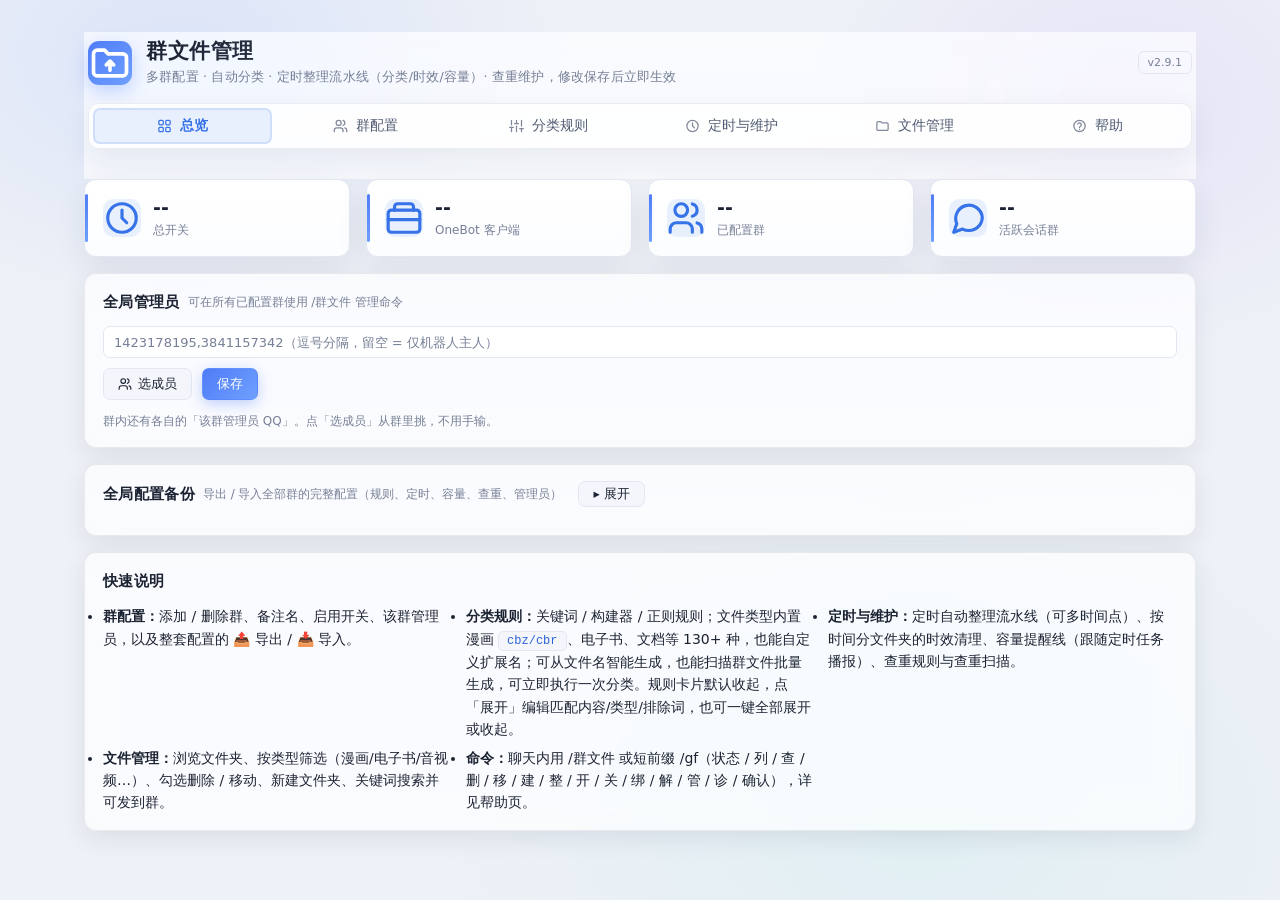
==== commit 7b6e2b5b: "groupfile_console v2.9.1: 群配置页间距/结构/逻辑修正" ====
--- a/pages/console/index.html
+++ b/pages/console/index.html
@@ -4,7 +4,7 @@
   <meta charset="UTF-8">
   <meta name="viewport" content="width=device-width, initial-scale=1.0">
   <title>群文件管理</title>
-  <link rel="stylesheet" href="./style.css?v=2.9.0">
+  <link rel="stylesheet" href="./style.css?v=2.9.1">
 </head>
 <body>
   <div class="container">
@@ -15,7 +15,7 @@
           <h1>群文件管理</h1>
           <p class="subtitle">多群配置 · 自动分类 · 定时整理流水线（分类/时效/容量）· 查重维护，修改保存后立即生效</p>
         </div>
-        <div class="brand-meta"><span class="ver-chip">v2.9.0</span></div>
+        <div class="brand-meta"><span class="ver-chip">v2.9.1</span></div>
       </div>
       <nav class="tabs">
         <button class="tab-btn active" data-tab="overview" type="button"><svg viewBox="0 0 24 24" fill="none" stroke="currentColor" stroke-width="2" stroke-linecap="round" stroke-linejoin="round"><rect x="3" y="3" width="7" height="7" rx="1.5"/><rect x="14" y="3" width="7" height="7" rx="1.5"/><rect x="3" y="14" width="7" height="7" rx="1.5"/><rect x="14" y="14" width="7" height="7" rx="1.5"/></svg><span>总览</span></button>
@@ -96,44 +96,57 @@
 
     <!-- Tab 2: 群配置（群基础信息） -->
     <section id="tab-groups" class="tab-content">
-      <div class="subnav" id="g-subnav">
-        <button class="subchip active" data-pane="scope" type="button">管理范围</button>
-        <button class="subchip" data-pane="edit" type="button">群基础设置</button>
-      </div>
-      <div id="g-pane-scope" class="g-pane">
-<div class="section">
-        <div class="section-header">
-          <h2>管理范围</h2>
-          <span class="hint-text">勾选的群使用本插件，不勾选的不用</span>
-        </div>
-        <div class="toolbar">
-          <input type="text" id="g-search" placeholder="搜索群名 / 群号…" style="flex:1 1 180px;" />
-          <span class="hint-text g-scope-count">加载中…</span>
-        </div>
-        <div id="g-scope-list" class="g-scope-list"></div>
-        <p class="form-hint">💡 勾选=启用（未配置会自动创建）；取消勾选=本群停用（配置保留，随时勾回来）。下方「高级编辑」可调每个群的规则与定时。</p>
-      </div>
-      <div class="section">
-        <div class="section-header">
-          <h2>高级编辑 / 手动添加</h2>
-          <span class="hint-text">从 bot 所在群选择，群号自动填好；也可以手动输入</span>
-        </div>
-        <div class="toolbar">
-          <select id="g-pick"><option value="">— 从 bot 所在群选择 —</option></select>
-          <input type="text" id="g-gid" placeholder="群号（必填）" />
-          <input type="text" id="g-name" placeholder="备注名（可选）" />
-          <button class="btn btn-primary" id="g-save" type="button">保存群</button>
-          <button class="btn" id="g-reset" type="button">清空表单</button>
-        </div>
-        <p class="form-hint">💡 已配置的群在下方列表中；群里发命令时群号可省略，默认管你发命令所在的群。</p>
-      </div>
-          </div>
-      <div id="g-pane-edit" class="g-pane" style="display:none;">
-        <div class="toolbar" style="margin-bottom:10px;">
-          <select id="g-edit-sel" style="flex:1 1 260px;max-width:340px;"></select>
-          <span class="hint-text">选一个群，编辑它的基础设置与导入导出</span>
-        </div>
-        <div id="g-edit-host"></div>
+      <div class="section g-shell">
+        <div class="subnav g-subnav" id="g-subnav">
+          <button class="subchip active" data-pane="scope" type="button">管理范围</button>
+          <button class="subchip" data-pane="edit" type="button">群基础设置</button>
+        </div>
+
+        <div id="g-pane-scope" class="g-pane">
+          <div class="section-header">
+            <h2>管理范围</h2>
+            <span class="hint-text">勾选用本插件，取消=停用（配置保留）</span>
+            <span class="hint-text g-scope-count g-scope-count-top"></span>
+          </div>
+          <div class="toolbar g-scope-toolbar">
+            <input type="text" id="g-search" placeholder="搜索群名 / 群号…" />
+          </div>
+          <div id="g-scope-list" class="g-scope-list"></div>
+          <p class="form-hint">勾选=启用（未配置会自动创建）；取消勾选=停用（配置保留，随时勾回来）。每行「配置」进入该群基础设置。</p>
+
+          <div class="g-add-row">
+            <button class="g-add-toggle btn btn-sm" type="button">＋ 手动添加 / 指定群号</button>
+            <span class="hint-text">机器人拉不到群列表时用</span>
+          </div>
+          <div class="sub-panel g-add-panel" style="display:none;">
+            <div class="form-grid">
+              <div class="field">
+                <label>从机器人所在群选择</label>
+                <select id="g-pick"><option value="">— 选择群 —</option></select>
+              </div>
+              <div class="field">
+                <label>群号（必填）</label>
+                <input type="text" id="g-gid" placeholder="例如 1128651283" />
+              </div>
+              <div class="field">
+                <label>备注名（可选）</label>
+                <input type="text" id="g-name" placeholder="留空用群名" />
+              </div>
+            </div>
+            <div class="toolbar g-add-actions">
+              <button class="btn btn-primary" id="g-save" type="button">保存群</button>
+              <button class="btn" id="g-reset" type="button">清空表单</button>
+            </div>
+          </div>
+        </div>
+
+        <div id="g-pane-edit" class="g-pane" style="display:none;">
+          <div class="toolbar g-edit-bar">
+            <select id="g-edit-sel"></select>
+            <span class="hint-text" id="g-edit-hint">编辑该群基础信息与管理命令权限</span>
+          </div>
+          <div id="g-edit-host"></div>
+        </div>
       </div>
     </section>
 
@@ -234,6 +247,6 @@
   </div>
 
   <div id="toast" class="toast hidden"></div>
-  <script type="module" src="./app.js?v=2.9.0"></script>
+  <script type="module" src="./app.js?v=2.9.1"></script>
 </body>
 </html>
--- a/pages/console/style.css
+++ b/pages/console/style.css
@@ -245,12 +245,19 @@
 label.field > span,.field-label{font-size:12px;color:var(--text-2);font-weight:500}
 
 /* ============ 子面板（浮层卡）============ */
+.g-scope-toolbar{margin-bottom:var(--sp-2)}
+.g-scope-count-top{font-size:11.5px}
+.g-add-row{display:flex;align-items:center;gap:var(--sp-2);margin-top:var(--sp-3)}
+.g-add-actions{margin:var(--sp-3) 0 0}
+.g-edit-bar{margin-bottom:var(--sp-3)}
+.g-edit-bar select{flex:1 1 260px;max-width:360px}
 .sub-panel{
   border:1px solid var(--border);border-radius:var(--r-ctl);
   background:var(--bg2);padding:14px;margin:10px 0;
   box-shadow:0 4px 16px rgba(0,0,0,.18);
 }
-[data-theme="light"] .sub-panel{background:#f4f6fb;box-shadow:none}
+[data-theme="light"] .g-scope-toolbar{margin-bottom:var(--sp-2)}
+.sub-panel{background:#f4f6fb;box-shadow:none}
 
 /* ============ 徽章 / 标签 ============ */
 .badge{
@@ -347,11 +354,13 @@
 .picker-count{font-size:12.5px;color:var(--text-2);font-weight:500}
 
 /* ============ 维护页群 chips ============ */
-.m-chips,.subnav{display:flex;flex-wrap:wrap;gap:8px;margin-bottom:14px}
+.m-chips,.subnav{display:flex;flex-wrap:wrap;gap:var(--sp-2);margin-bottom:var(--sp-3)}
 /* 扫描/测试/执行操作按钮：等宽网格，避免挤在一行 */
 .ops-grid{display:grid;grid-template-columns:repeat(auto-fit,minmax(185px,1fr));gap:10px;margin-bottom:6px}
 .ops-grid .btn{justify-content:center;text-align:center}
-.subnav{margin:2px 0 14px}
+.subnav{margin:0 0 var(--sp-3)}
+.g-shell{padding:var(--pad-card) 18px}
+.g-subnav{margin-bottom:var(--sp-4)}
 .m-chip,.subchip{
   display:inline-flex;align-items:center;gap:6px;padding:4px 11px;
   border-radius:var(--r-chip);border:1px solid var(--border);background:var(--surface);
@@ -754,4 +763,26 @@
   .tab-btn{padding:7px 9px}
   .rules-row .row{gap:6px}
   .help-pre{font-size:12px}
-}
+}/* v2.9.1 群配置页：卡片内两级导航 + 群卡栅格 */
+.g-shell .section-header{margin-bottom:var(--sp-2)}
+.g-scope-count{margin-left:auto}
+.g-scope-row .g-jump{flex:none}
+.group-head{padding:var(--sp-3) var(--pad-card);gap:var(--sp-3)}
+.g-grid{display:flex;flex-direction:column;gap:var(--sp-1);flex:1 1 220px;min-width:180px}
+.g-top{display:flex;align-items:center;gap:var(--sp-2);flex-wrap:wrap}
+.g-top .g-gid{font-size:12px;color:var(--muted);font-variant-numeric:tabular-nums}
+.g-top .g-name{flex:1 1 140px;min-width:120px;max-width:280px}
+.g-sub{font-size:11.5px}
+.group-head-actions{gap:var(--sp-1);margin-left:auto}
+.g-basic{display:flex;flex-direction:column;gap:var(--sp-2);padding:var(--pad-card)}
+.g-field-label{font-size:12px;color:var(--text-2);font-weight:500}
+.g-admin-row{margin:0;gap:var(--sp-2)}
+.g-admin-row .g-admins{flex:1 1 200px}
+.g-save-bar{margin:var(--sp-2) 0 0;gap:var(--sp-2)}
+.g-backup{border-top:1px solid var(--border);padding:var(--sp-3) var(--pad-card)}
+.g-backup summary{cursor:pointer;font-size:12.5px;color:var(--text-2);user-select:none;list-style:none}
+.g-backup summary::before{content:"▸ ";color:var(--muted)}
+.g-backup[open] summary::before{content:"▾ "}
+.g-backup .sub-panel{margin:var(--sp-2) 0 0}
+.g-danger-zone{display:flex;align-items:center;gap:var(--sp-2);flex-wrap:wrap;justify-content:space-between;
+  border-top:1px solid var(--border);padding:var(--sp-3) var(--pad-card)}
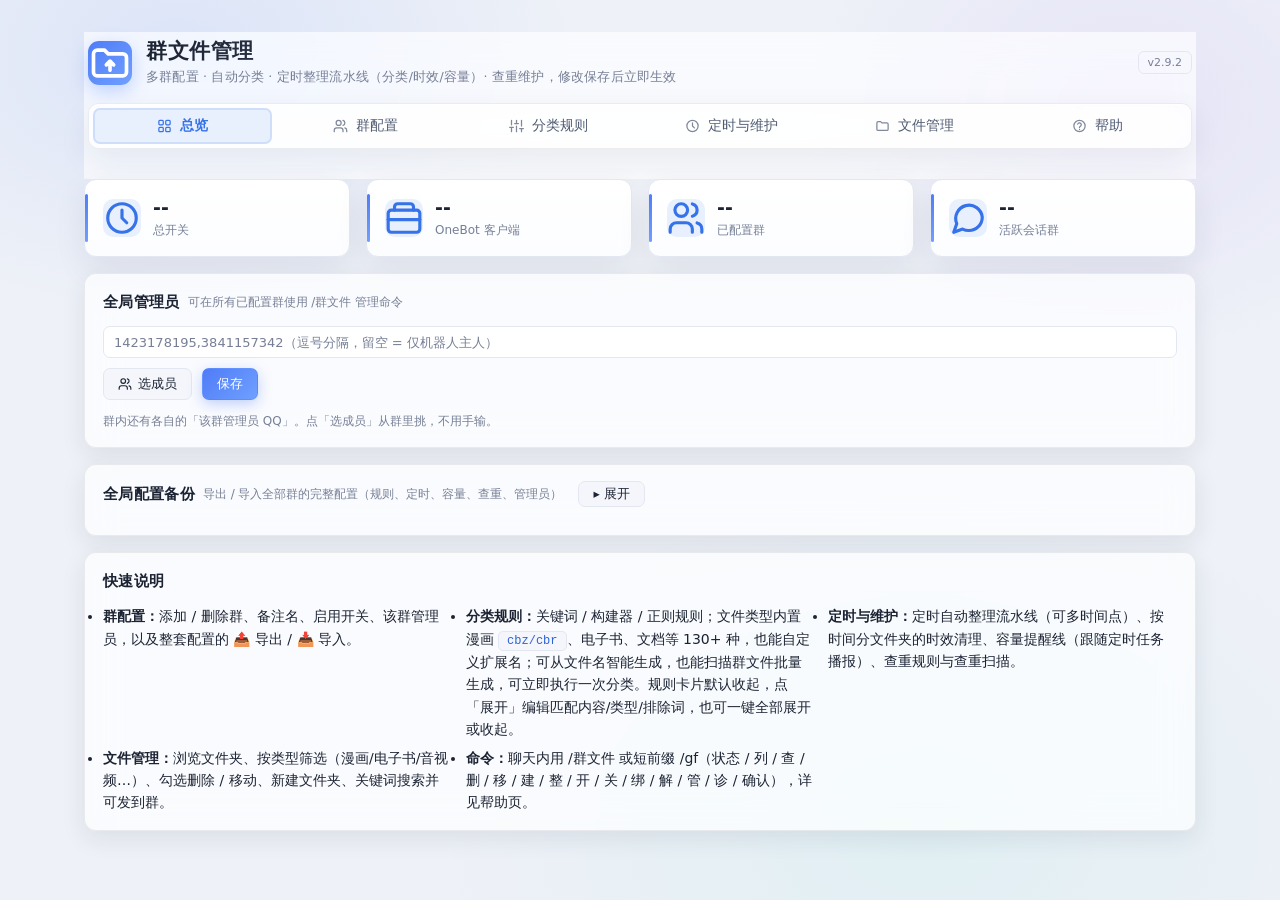
==== commit 8fc7e3c0: "groupfile_console v2.9.2: 五页 8px 统一 + 单个/批量群编辑" ====
--- a/pages/console/index.html
+++ b/pages/console/index.html
@@ -4,7 +4,7 @@
   <meta charset="UTF-8">
   <meta name="viewport" content="width=device-width, initial-scale=1.0">
   <title>群文件管理</title>
-  <link rel="stylesheet" href="./style.css?v=2.9.1">
+  <link rel="stylesheet" href="./style.css?v=2.9.2">
 </head>
 <body>
   <div class="container">
@@ -15,7 +15,7 @@
           <h1>群文件管理</h1>
           <p class="subtitle">多群配置 · 自动分类 · 定时整理流水线（分类/时效/容量）· 查重维护，修改保存后立即生效</p>
         </div>
-        <div class="brand-meta"><span class="ver-chip">v2.9.1</span></div>
+        <div class="brand-meta"><span class="ver-chip">v2.9.2</span></div>
       </div>
       <nav class="tabs">
         <button class="tab-btn active" data-tab="overview" type="button"><svg viewBox="0 0 24 24" fill="none" stroke="currentColor" stroke-width="2" stroke-linecap="round" stroke-linejoin="round"><rect x="3" y="3" width="7" height="7" rx="1.5"/><rect x="14" y="3" width="7" height="7" rx="1.5"/><rect x="3" y="14" width="7" height="7" rx="1.5"/><rect x="14" y="14" width="7" height="7" rx="1.5"/></svg><span>总览</span></button>
@@ -141,11 +141,33 @@
         </div>
 
         <div id="g-pane-edit" class="g-pane" style="display:none;">
-          <div class="toolbar g-edit-bar">
-            <select id="g-edit-sel"></select>
-            <span class="hint-text" id="g-edit-hint">编辑该群基础信息与管理命令权限</span>
-          </div>
-          <div id="g-edit-host"></div>
+          <div class="subnav g-edit-modes" id="g-edit-modes">
+            <button class="subchip active" data-mode="single" type="button">单个群</button>
+            <button class="subchip" data-mode="batch" type="button">批量编辑</button>
+          </div>
+          <div id="g-edit-single">
+            <div class="toolbar g-edit-bar">
+              <select id="g-edit-sel"></select>
+              <span class="hint-text" id="g-edit-hint">编辑该群基础信息与管理命令权限</span>
+            </div>
+            <div id="g-edit-host"></div>
+          </div>
+          <div id="g-edit-batch" style="display:none;">
+            <div class="toolbar g-edit-bar">
+              <span class="hint-text">勾选多个群后，用下方「批量操作」一次应用（只改勾选的群）</span>
+              <span class="hint-text g-batch-count" id="g-batch-count"></span>
+            </div>
+            <div id="g-batch-list" class="g-batch-list"></div>
+            <div class="toolbar g-batch-bar">
+              <label class="inline-check"><input type="checkbox" id="g-batch-all" /> 全选</label>
+              <button class="btn btn-primary" id="g-batch-enable" type="button">启用选中</button>
+              <button class="btn" id="g-batch-disable" type="button">停用选中</button>
+              <input type="text" id="g-batch-admins" placeholder="管理员 QQ（逗号分隔）" />
+              <button class="btn" id="g-batch-add" type="button">追加管理员</button>
+              <button class="btn" id="g-batch-remove" type="button">移除管理员</button>
+              <span class="hint-text" id="g-batch-msg"></span>
+            </div>
+          </div>
         </div>
       </div>
     </section>
@@ -247,6 +269,6 @@
   </div>
 
   <div id="toast" class="toast hidden"></div>
-  <script type="module" src="./app.js?v=2.9.1"></script>
+  <script type="module" src="./app.js?v=2.9.2"></script>
 </body>
 </html>
--- a/pages/console/style.css
+++ b/pages/console/style.css
@@ -224,7 +224,7 @@
 
 /* 启用开关行：次级轻量（默认素净，勾选后淡绿提示状态） */
 .enable-check{
-  display:flex;align-items:center;gap:8px;flex-wrap:wrap;padding:6px 10px;margin:10px 0 14px;
+  display:flex;align-items:center;gap:var(--sp-2);flex-wrap:wrap;padding:6px 10px;margin:var(--sp-3) 0;
   border:1px solid transparent;border-radius:var(--r-ctl);
   background:transparent;font-size:12px;color:var(--text-2);cursor:pointer;
   transition:all .15s;
@@ -276,9 +276,9 @@
 .g-scope-count{margin-left:auto}
 
 /* ============ 管理员 chips ============ */
-.admin-chips{display:flex;flex-wrap:wrap;gap:7px;margin:10px 0}
+.admin-chips{display:flex;flex-wrap:wrap;gap:var(--sp-2);margin:var(--sp-2) 0}
 .a-chip{
-  display:inline-flex;align-items:center;gap:7px;padding:4px 10px 4px 5px;
+  display:inline-flex;align-items:center;gap:var(--sp-1);padding:4px 10px 4px 5px;
   border-radius:var(--r-chip);background:var(--surface-2);border:1px solid var(--border);
   font-size:12.5px;
 }
@@ -290,7 +290,7 @@
 .scope-search{display:flex;gap:8px;margin-bottom:12px}
 .scope-search input{flex:1}
 .g-scope-row{
-  display:flex;align-items:center;gap:10px;padding:10px 12px;margin-bottom:7px;
+  display:flex;align-items:center;gap:var(--sp-2);padding:8px 12px;margin-bottom:var(--sp-2);
   border:1px solid var(--border);border-radius:var(--r-ctl);background:var(--surface);
   cursor:pointer;transition:all .15s;
 }
@@ -327,7 +327,7 @@
 .group-body{padding:18px 20px 20px}
 
 /* ============ 成员选择器 ============ */
-.picker-toolbar{display:flex;gap:8px;flex-wrap:wrap;align-items:center;margin-bottom:10px}
+.picker-toolbar{display:flex;gap:var(--sp-2);flex-wrap:wrap;align-items:center;margin-bottom:var(--sp-2)}
 .picker-toolbar select,.picker-toolbar input{width:auto;flex:1 1 200px}
 .picker-toolbar select{flex:0 1 240px}
 .member-grid{
@@ -378,7 +378,7 @@
 .m-chip span:last-child{opacity:.75;font-size:11px;font-variant-numeric:tabular-nums}
 
 /* ============ cron 时间胶囊 ============ */
-.cron-wrap,.cron-list{display:flex;flex-wrap:wrap;gap:7px}
+.cron-wrap,.cron-list{display:flex;flex-wrap:wrap;gap:var(--sp-2)}
 .cron-row{
   display:inline-flex;align-items:center;gap:8px;padding:4px 6px 4px 11px;
   border:1px solid var(--border);border-radius:var(--r-chip);
@@ -394,7 +394,7 @@
 #tab-files .toolbar .btn{flex:none}
 .f-type-btn{flex:none}
 .f-type-btn.has-filter{border-color:var(--accent);color:var(--accent);background:var(--accent-soft)}
-.type-bar{gap:6px !important;margin-top:-4px;margin-bottom:12px}
+.type-bar{gap:var(--sp-1) !important;margin:var(--sp-2) 0 0}
 .type-chip{
   appearance:none;-webkit-appearance:none;
   padding:3px 10px;border:1px solid var(--border);border-radius:6px;
@@ -404,9 +404,9 @@
 .type-chip:hover{border-color:var(--accent);color:var(--accent)}
 .type-chip.active{background:var(--accent-soft);border-color:var(--accent);color:var(--accent);font-weight:600}
 .type-chip:focus-visible{outline:none;box-shadow:var(--sh-focus)}
-#f-files{display:flex;flex-direction:column;gap:7px}
+#f-files{display:flex;flex-direction:column;gap:var(--sp-2)}
 .file-item{
-  display:flex;align-items:center;gap:12px;padding:10px 14px;
+  display:flex;align-items:center;gap:var(--sp-2);padding:8px 12px;margin-bottom:var(--sp-2);
   border:1px solid var(--border);border-radius:var(--r-ctl);background:var(--surface);
   transition:all .13s;
 }
@@ -443,7 +443,7 @@
   background:var(--bg2);padding:12px;font-family:ui-monospace,"SF Mono",Consolas,monospace;
   font-size:12.5px;line-height:1.7;
 }
-.dsl-row{display:flex;flex-wrap:wrap;gap:10px;align-items:center;margin-bottom:10px;padding:10px 12px;border:1px solid var(--border);border-radius:var(--r-ctl);background:var(--surface)}
+.dsl-row{display:flex;flex-wrap:wrap;gap:var(--sp-2);align-items:center;margin-bottom:var(--sp-2);padding:8px 12px;border:1px solid var(--border);border-radius:var(--r-ctl);background:var(--surface)}
 .dsl-row .dsl-idx{font-size:11.5px;color:var(--muted);font-variant-numeric:tabular-nums;min-width:14px}
 .dsl-row .btn-sm{flex:none}
 .dsl-seg{
@@ -565,20 +565,20 @@
   background:linear-gradient(180deg,var(--surface-2),var(--surface));
   padding:14px 16px;margin-bottom:10px;
 }
-.scan-file-card .sf-head{display:flex;align-items:center;gap:10px;flex-wrap:wrap;margin-bottom:10px}
+.scan-file-card .sf-head{display:flex;align-items:center;gap:var(--sp-2);flex-wrap:wrap;margin-bottom:var(--sp-2)}
 .scan-file-card .sf-body{display:flex;align-items:center;gap:10px;flex-wrap:wrap}
 
 /* 规则行卡片化：块间呼吸感（修复拥挤） */
 .rules-row{
   border:1px solid var(--border);border-radius:var(--r-card);
   background:linear-gradient(180deg,var(--surface-2),var(--surface));
-  padding:14px 16px;margin-bottom:10px;
-}
-.rules-row .row{display:flex;align-items:center;flex-wrap:wrap}
+  padding:var(--sp-3) var(--pad-card);margin-bottom:var(--sp-2);
+}
+.rules-row .row{display:flex;align-items:center;flex-wrap:wrap;gap:var(--sp-2)}
 
 /* 复制规则到其他群面板 */
 .g-copy-panel{padding:12px 14px}
-.copy-groups{display:flex;flex-wrap:wrap;gap:7px 16px;max-height:170px;overflow:auto;padding:6px 0}
+.copy-groups{display:flex;flex-wrap:wrap;gap:var(--sp-2) var(--sp-4);max-height:170px;overflow:auto;padding:var(--sp-1) 0}
 .copy-group{display:inline-flex;align-items:center;gap:6px;font-size:12.5px;color:var(--text-2);cursor:pointer}
 .copy-mode{display:flex;gap:16px;flex-wrap:wrap;margin:8px 0}
 .copy-result{color:var(--accent);font-size:12px;flex:1 1 240px;white-space:normal}
@@ -631,7 +631,7 @@
   border:1px solid var(--border);border-radius:8px;background:var(--surface);
   padding:9px 11px;
 }
-.r-ext-panel-head{display:flex;align-items:center;gap:7px;flex-wrap:wrap;margin-bottom:8px}
+.r-ext-panel-head{display:flex;align-items:center;gap:var(--sp-2);flex-wrap:wrap;margin-bottom:var(--sp-2)}
 .r-ext-panel-title{font-size:12.5px;font-weight:600}
 .r-ext-panel-count{font-size:11.5px}
 .r-ext-panel-spacer{flex:1 1 10px}
@@ -786,3 +786,15 @@
 .g-backup .sub-panel{margin:var(--sp-2) 0 0}
 .g-danger-zone{display:flex;align-items:center;gap:var(--sp-2);flex-wrap:wrap;justify-content:space-between;
   border-top:1px solid var(--border);padding:var(--sp-3) var(--pad-card)}
+
+/* v2.9.2 群配置：单个/批量编辑 + 批量列表 */
+.g-edit-modes{margin-bottom:var(--sp-2)}
+.g-batch-list{display:flex;flex-direction:column;gap:var(--sp-2);max-height:340px;overflow:auto;padding:var(--sp-1) 0}
+.g-batch-row{display:flex;align-items:center;gap:var(--sp-2);padding:8px 12px;
+  border:1px solid var(--border);border-radius:var(--r-ctl);background:var(--surface);cursor:pointer}
+.g-batch-row.off{opacity:.6}
+.g-batch-row:hover{border-color:var(--border-2);background:var(--surface-2)}
+.g-batch-name{font-size:13px;color:var(--text);min-width:90px}
+.g-batch-flags{margin-left:auto;font-size:11.5px;color:var(--muted);font-variant-numeric:tabular-nums}
+.g-batch-bar{flex-wrap:wrap;gap:var(--sp-2);margin-top:var(--sp-3)}
+.g-batch-bar .g-batch-admins{flex:1 1 200px}
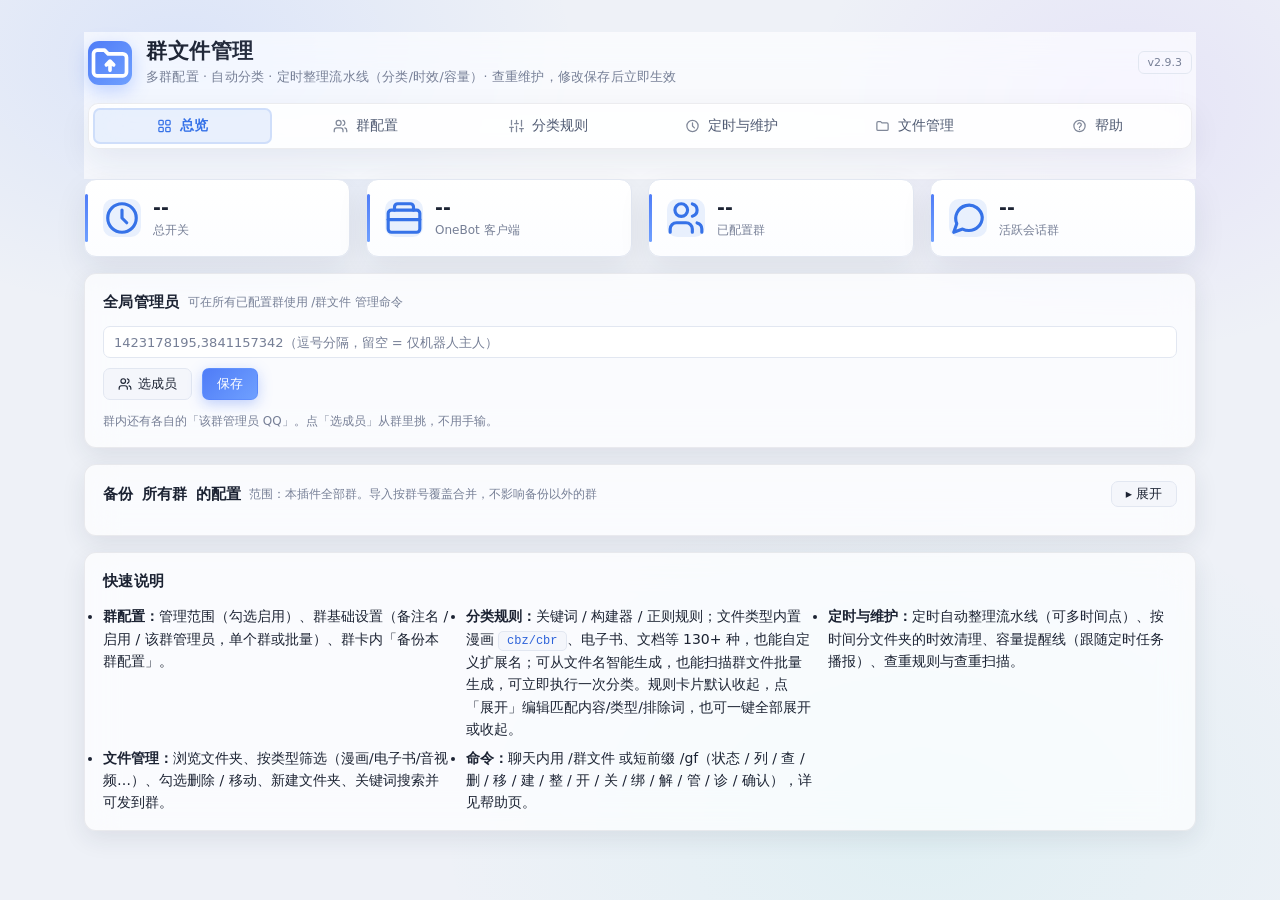
==== commit ef92bf3d: "groupfile_console v2.9.3: 导出导入冗余收敛（删死按钮/两级折叠/文件页分区）" ====
--- a/pages/console/index.html
+++ b/pages/console/index.html
@@ -4,7 +4,7 @@
   <meta charset="UTF-8">
   <meta name="viewport" content="width=device-width, initial-scale=1.0">
   <title>群文件管理</title>
-  <link rel="stylesheet" href="./style.css?v=2.9.2">
+  <link rel="stylesheet" href="./style.css?v=2.9.3">
 </head>
 <body>
   <div class="container">
@@ -15,7 +15,7 @@
           <h1>群文件管理</h1>
           <p class="subtitle">多群配置 · 自动分类 · 定时整理流水线（分类/时效/容量）· 查重维护，修改保存后立即生效</p>
         </div>
-        <div class="brand-meta"><span class="ver-chip">v2.9.2</span></div>
+        <div class="brand-meta"><span class="ver-chip">v2.9.3</span></div>
       </div>
       <nav class="tabs">
         <button class="tab-btn active" data-tab="overview" type="button"><svg viewBox="0 0 24 24" fill="none" stroke="currentColor" stroke-width="2" stroke-linecap="round" stroke-linejoin="round"><rect x="3" y="3" width="7" height="7" rx="1.5"/><rect x="14" y="3" width="7" height="7" rx="1.5"/><rect x="3" y="14" width="7" height="7" rx="1.5"/><rect x="14" y="14" width="7" height="7" rx="1.5"/></svg><span>总览</span></button>
@@ -51,32 +51,34 @@
 
       <div class="section">
         <div class="section-header">
-          <h2>全局配置备份</h2>
-          <span class="hint-text">导出 / 导入全部群的完整配置（规则、定时、容量、查重、管理员）</span>
-          <button id="ov-backup-toggle" class="btn btn-sm" type="button" style="flex:none;margin-left:8px;">▸ 展开</button>
+          <h2>备份 <b>所有群</b> 的配置</h2>
+          <span class="hint-text">范围：本插件全部群。导入按群号覆盖合并，不影响备份以外的群</span>
+          <button id="ov-backup-toggle" class="btn btn-sm" type="button" style="flex:none;margin-left:auto;">▸ 展开</button>
         </div>
         <div id="ov-backup-body" style="display:none;">
-        <div class="toolbar">
-          <button id="ov-export-gen" class="btn" type="button">生成并显示</button>
-          <button id="ov-export-copy" class="btn" type="button">复制 JSON</button>
-          <button id="ov-export-dl" class="btn btn-primary" type="button">⬇ 下载备份文件</button>
-          <button id="ov-import-toggle" class="btn" type="button">📥 导入（覆盖全部）</button>
-        </div>
-        <textarea id="ov-export-text" rows="6" readonly placeholder="点「生成并显示」导出全部群配置，可用于整机迁移 / 备份" style="width:100%;font-family:monospace;font-size:12px;margin-top:8px;"></textarea>
-          <div class="hint-text" id="ov-export-msg" style="margin-top:4px;color:var(--accent)"></div>
-        <div id="ov-import-panel" class="sub-panel" style="display:none;margin-top:10px;">
-          <div class="muted" style="margin-bottom:6px;">导入全局备份（按群号覆盖合并：已有群覆盖同名配置、备份里的新群自动创建、当前多余群不受影响）：粘贴备份 JSON，或点「选择文件」：</div>
-          <textarea id="ov-import-text" rows="6" placeholder="把全局备份 JSON 完整粘贴到这里" style="width:100%;font-family:monospace;font-size:12px;"></textarea>
-          <div class="toolbar" style="margin-top:6px;">
-            <button id="ov-import-file-btn" class="btn" type="button">选择文件…</button>
-            <button id="ov-import-go" class="btn btn-danger" type="button">确认覆盖导入</button>
-            <button id="ov-import-cancel" class="btn" type="button">收起</button>
-            <span class="hint-text" id="ov-import-name"></span>
-            <span class="hint-text" id="ov-import-msg" style="color:var(--accent)"></span>
-          </div>
-          <input type="file" id="ov-import-file" accept=".json,application/json" style="display:none;" />
-        </div>
-          <p class="form-hint">单群的导出 / 导入在「群配置」页每个群卡片上；只导维护四块在「定时与维护」页。</p>
+          <details class="g-backup-sec" id="ov-export-sec">
+            <summary>导出所有群配置</summary>
+            <textarea id="ov-export-text" rows="6" readonly placeholder="展开即自动生成" style="width:100%;font-family:monospace;font-size:12px;margin-top:var(--sp-2);"></textarea>
+            <div class="toolbar" style="margin-top:var(--sp-2);">
+              <button id="ov-export-copy" class="btn" type="button">复制 JSON</button>
+              <button id="ov-export-dl" class="btn btn-primary" type="button">下载备份文件</button>
+              <span class="hint-text" id="ov-export-msg"></span>
+            </div>
+          </details>
+          <details class="g-backup-sec" id="ov-import-sec">
+            <summary>导入所有群配置（按群号覆盖合并）</summary>
+            <div class="muted" style="margin-bottom:var(--sp-2);">已有群覆盖同名配置、备份里的新群自动创建、当前多余群不受影响。</div>
+            <textarea id="ov-import-text" rows="6" placeholder="把全局备份 JSON 完整粘贴到这里" style="width:100%;font-family:monospace;font-size:12px;"></textarea>
+            <div class="toolbar" style="margin-top:var(--sp-2);">
+              <button id="ov-import-file-btn" class="btn" type="button">选择文件…</button>
+              <button id="ov-import-go" class="btn btn-danger" type="button">确认覆盖导入</button>
+              <button id="ov-import-cancel" class="btn" type="button">清空</button>
+              <span class="hint-text" id="ov-import-name"></span>
+              <span class="hint-text" id="ov-import-msg"></span>
+            </div>
+            <input type="file" id="ov-import-file" accept=".json,application/json" style="display:none;" />
+          </details>
+          <p class="form-hint">单群备份在「群配置 → 群基础设置」每个群卡内；仅维护四块的备份在「定时与维护」页。</p>
         </div>
       </div>
 
@@ -85,7 +87,7 @@
           <h2>快速说明</h2>
         </div>
         <ul class="quick-help">
-          <li><b>群配置：</b>添加 / 删除群、备注名、启用开关、该群管理员，以及整套配置的 📤 导出 / 📥 导入。</li>
+          <li><b>群配置：</b>管理范围（勾选启用）、群基础设置（备注名 / 启用 / 该群管理员，单个群或批量）、群卡内「备份本群配置」。</li>
           <li><b>分类规则：</b>关键词 / 构建器 / 正则规则；文件类型内置漫画 <code>cbz/cbr</code>、电子书、文档等 130+ 种，也能自定义扩展名；可从文件名智能生成，也能扫描群文件批量生成，可立即执行一次分类。规则卡片默认收起，点「展开」编辑匹配内容/类型/排除词，也可一键全部展开或收起。</li>
           <li><b>定时与维护：</b>定时自动整理流水线（可多时间点）、按时间分文件夹的时效清理、容量提醒线（跟随定时任务播报）、查重规则与查重扫描。</li>
           <li><b>文件管理：</b>浏览文件夹、按类型筛选（漫画/电子书/音视频…）、勾选删除 / 移动、新建文件夹、关键词搜索并可发到群。</li>
@@ -148,7 +150,7 @@
           <div id="g-edit-single">
             <div class="toolbar g-edit-bar">
               <select id="g-edit-sel"></select>
-              <span class="hint-text" id="g-edit-hint">编辑该群基础信息与管理命令权限</span>
+              <span class="hint-text">编辑该群基础信息与管理命令权限</span>
             </div>
             <div id="g-edit-host"></div>
           </div>
@@ -193,25 +195,34 @@
         <div class="m-chips" id="m-chips"></div>
         <div class="toolbar" style="margin-bottom:0;">
           <button id="m-save" class="btn btn-primary" type="button">保存维护设置</button>
-          <button id="m-export" class="btn" type="button" title="导出本群「定时整理 / 容量 / 时效清理 / 查重」四块为 JSON，可复制给其他群导入"><svg width="14" height="14" viewBox="0 0 24 24" fill="none" stroke="currentColor" stroke-width="2" stroke-linecap="round" stroke-linejoin="round"><path d="M12 3v12m0 0 4-4m-4 4-4-4M4 17v2a2 2 0 0 0 2 2h12a2 2 0 0 0 2-2v-2"/></svg>导出维护配置</button>
-          <button id="m-import" class="btn" type="button" title="选择此前导出的维护配置 JSON，覆盖本群这四块（不动规则和管理员）"><svg width="14" height="14" viewBox="0 0 24 24" fill="none" stroke="currentColor" stroke-width="2" stroke-linecap="round" stroke-linejoin="round"><path d="M12 15V3m0 0 4 4m-4-4-4 4M4 17v2a2 2 0 0 0 2 2h12a2 2 0 0 0 2-2v-2"/></svg>导入维护配置</button>
-          <input type="file" id="m-import-file" accept=".json,application/json" style="display:none;" />
-          <span class="hint-text" id="m-hint">每个分区标题右侧都有群徽章，标明正在编辑哪个群</span>
-        </div>
-        <div id="m-import-panel" class="sub-panel" style="display:none;margin-top:10px;">
-          <div class="panel-title">导入维护配置（会覆盖该群「定时 / 容量 / 时效 / 查重」四块，规则和管理员不动）</div>
-          <textarea id="m-import-text" rows="4" placeholder="粘贴此前导出的 JSON，例如：{
-  \"cleanup\": { \"enabled\": true, \"crones\": [\"0 3 * * *\"] },
-  \"limits\": { \"count_limit\": 100 }
-}"></textarea>
-          <div class="toolbar" style="margin-bottom:0;">
-            <button id="m-import-go" class="btn btn-danger" type="button">确认覆盖导入</button>
-            <button id="m-import-pick" class="btn" type="button">选择文件…</button>
-            <button id="m-import-cancel" class="btn" type="button">收起</button>
-            <span class="hint-text" id="m-import-name"></span>
-            <span class="hint-text" id="m-import-msg" style="color:var(--accent)"></span>
-          </div>
-        </div>
+          <span class="hint-text">仅本群「定时 / 容量 / 老文件 / 查重」四块，不含规则与管理员</span>
+          <button id="m-backup-toggle" class="btn btn-sm" type="button" style="margin-left:auto;">▸ 备份这些设置</button>
+        </div>
+        <details id="m-backup" class="m-backup">
+          <summary class="m-backup-sum">备份 <b>本群维护设置</b>（定时 / 容量 / 老文件 / 查重）</summary>
+          <details class="g-backup-sec" id="m-export-sec">
+            <summary>导出维护设置</summary>
+            <textarea id="m-export-text" rows="4" readonly style="width:100%;font-family:monospace;font-size:12px;margin-top:var(--sp-2);" placeholder="展开即自动生成"></textarea>
+            <div class="toolbar" style="margin-top:var(--sp-2);">
+              <button id="m-export-copy" class="btn" type="button">复制 JSON</button>
+              <button id="m-export-dl" class="btn btn-primary" type="button">下载文件</button>
+              <span class="hint-text" id="m-export-msg"></span>
+            </div>
+          </details>
+          <details class="g-backup-sec" id="m-import-sec">
+            <summary>导入维护设置（覆盖这四块）</summary>
+            <div class="muted" style="margin-bottom:var(--sp-2);">只覆盖本群「定时 / 容量 / 老文件 / 查重」，规则与管理员不动。</div>
+            <textarea id="m-import-text" rows="4" placeholder="粘贴此前导出的维护设置 JSON"></textarea>
+            <div class="toolbar" style="margin-top:var(--sp-2);">
+              <button id="m-import-pick" class="btn" type="button">选择文件…</button>
+              <button id="m-import-go" class="btn btn-danger" type="button">确认覆盖导入</button>
+              <button id="m-import-cancel" class="btn" type="button">清空</button>
+              <span class="hint-text" id="m-import-name"></span>
+              <span class="hint-text" id="m-import-msg"></span>
+            </div>
+            <input type="file" id="m-import-file" accept=".json,application/json" style="display:none;" />
+          </details>
+        </details>
       </div>
       <div id="maint-body">
         <div class="section empty-state">请先在「群配置」添加群。</div>
@@ -220,20 +231,30 @@
 
     <!-- Tab 5: 文件管理 -->
     <section id="tab-files" class="tab-content">
-      <div class="section">
-        <div class="toolbar">
+      <div class="section g-shell">
+        <div class="section-header">
+          <h2>浏览与筛选</h2>
+          <span class="hint-text" id="f-status"></span>
+        </div>
+        <div class="toolbar f-bar">
           <select id="f-group"></select>
           <select id="f-folder"><option value="">根目录</option></select>
           <button id="f-type-btn" class="btn f-type-btn" type="button" title="按文件类型筛选（可多选，会记住上次选择）">类型：全部 ▾</button>
           <button id="f-refresh" class="btn btn-primary" type="button">刷新</button>
+          <button id="f-cleanup" class="btn" type="button" style="margin-left:auto;" title="按分类规则立即移动一次（与「分类规则」页同一逻辑）">触发分类</button>
+        </div>
+        <div class="toolbar type-bar" id="f-type-bar" style="display:none;"></div>
+        <div class="toolbar f-bar f-page-bar">
           <button id="f-prev" class="btn" type="button">上一页</button>
           <span class="hint-text" id="f-page"></span>
           <button id="f-next" class="btn" type="button">下一页</button>
-          <button id="f-cleanup" class="btn" type="button">触发分类</button>
-          <span class="hint-text" id="f-status"></span>
-        </div>
-        <div class="toolbar type-bar" id="f-type-bar" style="display:none;"></div>
-        <div class="toolbar">
+        </div>
+
+        <div class="section-header" style="margin-top:var(--sp-4);">
+          <h2>批量操作</h2>
+          <span class="hint-text">先勾选文件行，再执行</span>
+        </div>
+        <div class="toolbar f-bar">
           <button id="f-del" class="btn btn-danger" type="button">删除勾选</button>
           <select id="f-move-target"><option value="">移动到…</option></select>
           <button id="f-move" class="btn" type="button">移动勾选</button>
@@ -241,12 +262,22 @@
             <input type="checkbox" id="f-selectall" /> 全选当前列表
           </label>
         </div>
-        <div class="toolbar">
+
+        <div class="section-header" style="margin-top:var(--sp-4);">
+          <h2>新建文件夹</h2>
+          <span class="hint-text">在所选群根目录创建</span>
+        </div>
+        <div class="toolbar f-bar">
           <input type="text" id="f-newfolder" placeholder="新建文件夹名（自定义）" />
           <button id="f-newfolder-btn" class="btn" type="button">新建文件夹</button>
         </div>
-        <div class="toolbar toolbar-divider">
-          <input type="text" id="f-search" placeholder="🔍 关键词查文件（扫根目录+所有子文件夹，回车搜索）" />
+
+        <div class="section-header" style="margin-top:var(--sp-4);">
+          <h2>搜索</h2>
+          <span class="hint-text">扫根目录与所有子文件夹；结果可直接发送</span>
+        </div>
+        <div class="toolbar f-bar">
+          <input type="text" id="f-search" placeholder="🔍 关键词查文件（回车搜索）" />
           <button id="f-search-btn" class="btn btn-primary" type="button">搜索</button>
           <span class="hint-text" id="f-search-status"></span>
         </div>
@@ -269,6 +300,6 @@
   </div>
 
   <div id="toast" class="toast hidden"></div>
-  <script type="module" src="./app.js?v=2.9.2"></script>
+  <script type="module" src="./app.js?v=2.9.3"></script>
 </body>
 </html>
--- a/pages/console/style.css
+++ b/pages/console/style.css
@@ -798,3 +798,21 @@
 .g-batch-flags{margin-left:auto;font-size:11.5px;color:var(--muted);font-variant-numeric:tabular-nums}
 .g-batch-bar{flex-wrap:wrap;gap:var(--sp-2);margin-top:var(--sp-3)}
 .g-batch-bar .g-batch-admins{flex:1 1 200px}
+
+/* v2.9.3 备份折叠节（群卡内两级 details） */
+.g-backup-scope{margin:var(--sp-2) 0 0;font-size:11.5px;color:var(--muted)}
+.g-backup-sec{margin-top:var(--sp-2)}
+.g-backup-sec summary{cursor:pointer;font-size:12px;color:var(--text-2);list-style:none;padding:var(--sp-1) 0}
+.g-backup-sec summary::before{content:"▸ ";color:var(--muted)}
+.g-backup-sec[open] summary::before{content:"▾ "}
+.g-backup-sec .ge-text,.g-backup-sec .gi-text{margin-top:var(--sp-2)}
+
+/* v2.9.3 维护页备份折叠 */
+.m-backup{margin-top:var(--sp-2)}
+.m-backup-sum{cursor:pointer;font-size:12px;color:var(--text-2);list-style:none;padding:var(--sp-2) 0}
+.m-backup-sum::before{content:"▸ ";color:var(--muted)}
+.m-backup[open] .m-backup-sum::before{content:"▾ "}
+
+/* v2.9.3 文件页分区 */
+.f-bar{margin-bottom:var(--sp-2)}
+.f-page-bar{margin-top:var(--sp-1)}
